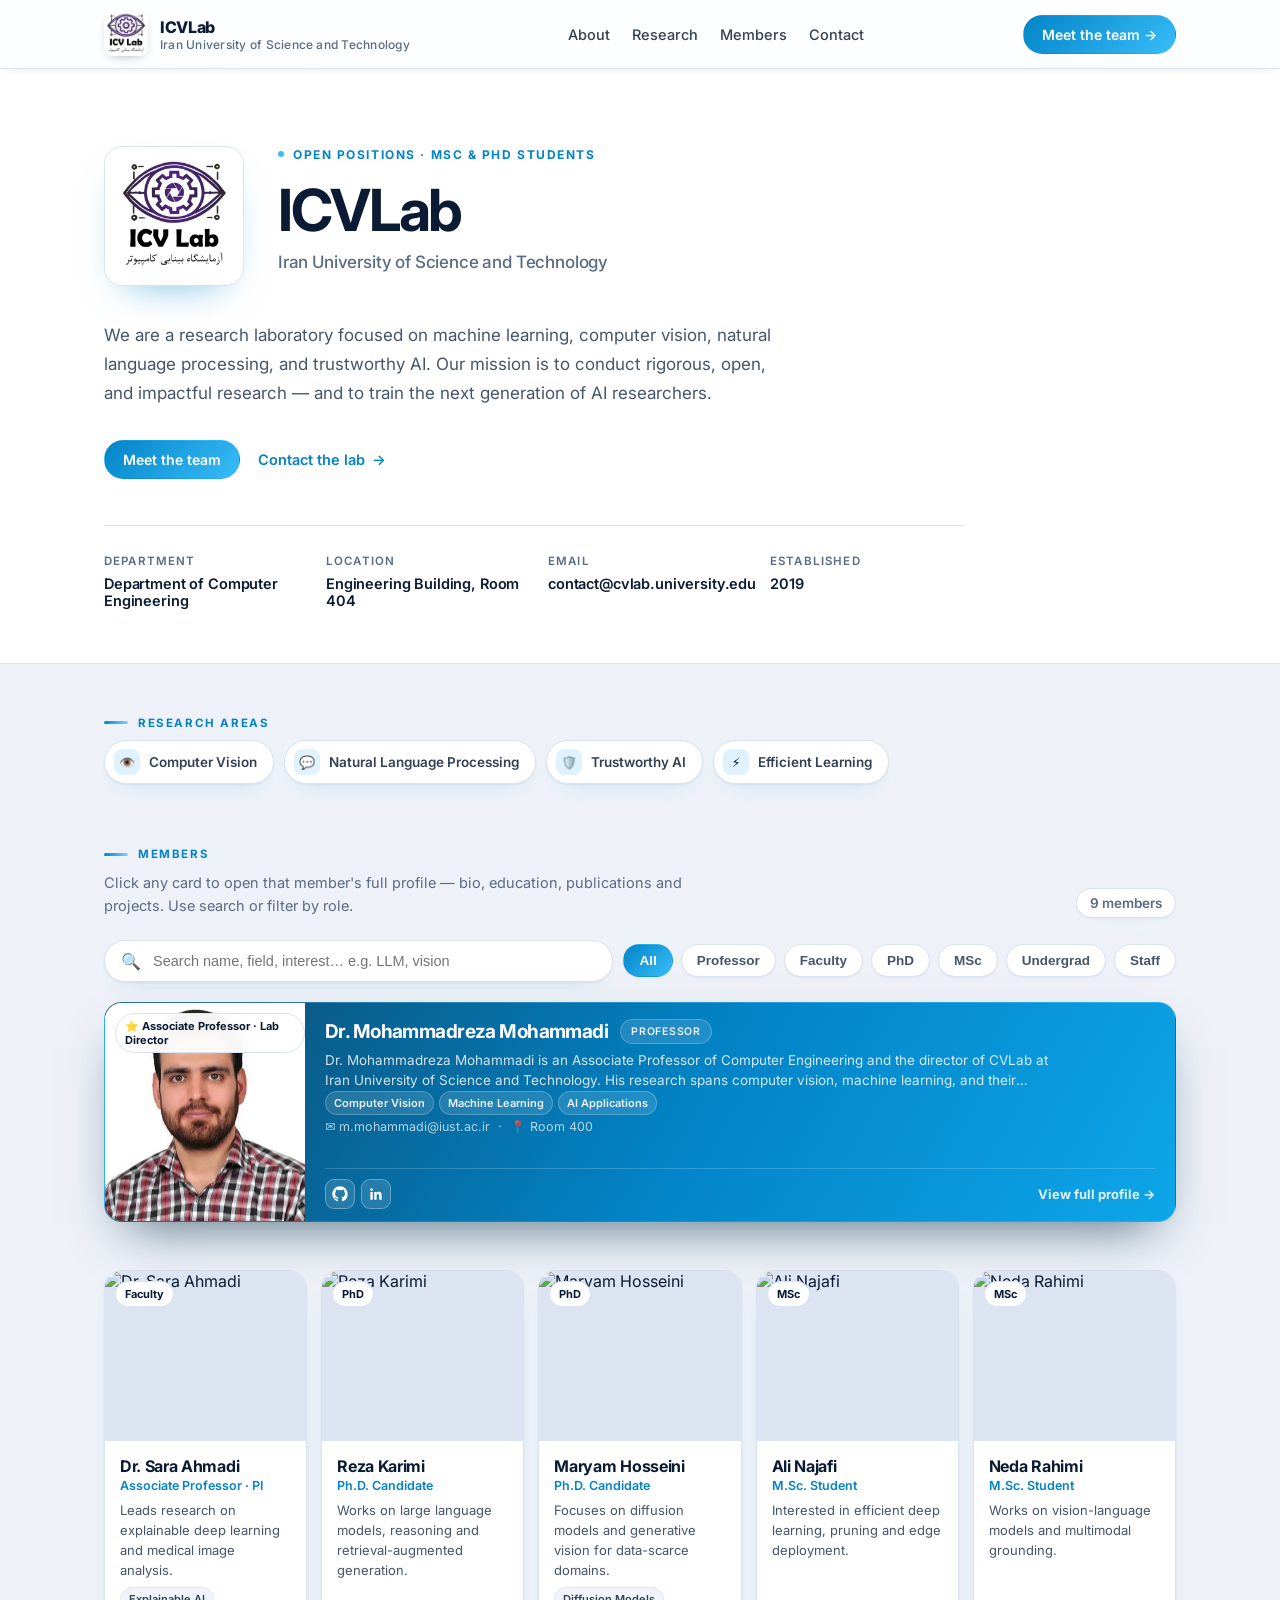
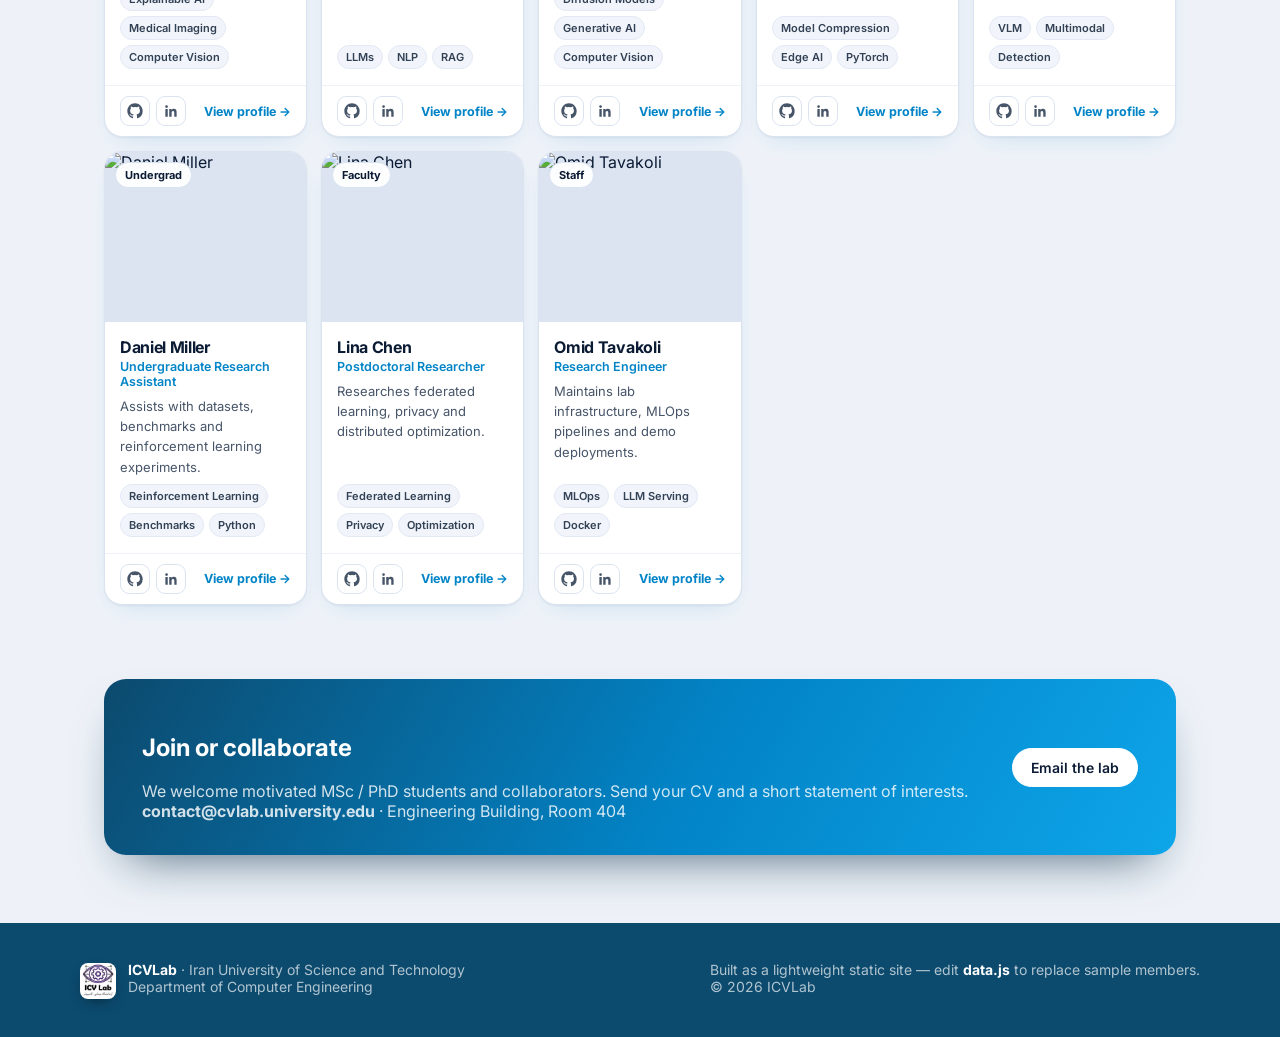
==== index.html @ 1db1cc64 "Add files via upload" ====
<!DOCTYPE html>
<html lang="en">
<head>
<meta charset="UTF-8" />
<meta name="viewport" content="width=device-width, initial-scale=1.0" />
<title>ICVLab — Iran University of Science and Technology</title>
<meta name="description" content="ICVLab at Iran University of Science and Technology: research in vision, language, and trustworthy AI. Meet our members." />
<link rel="icon" href="cvlab_iust_logo.jpeg" />
<link rel="preconnect" href="https://fonts.googleapis.com">
<link href="https://fonts.googleapis.com/css2?family=Inter:wght@400;500;600;700;800&display=swap" rel="stylesheet">
<link rel="stylesheet" href="styles.css" />
</head>
<body>

<nav class="nav">
  <div class="container nav-inner">
    <a class="brand" href="index.html">
      <img class="brand-logo" src="cvlab_iust_logo.jpeg" alt="ICVLab logo" height="44" />
      <span>ICVLab<small>Iran University of Science and Technology</small></span>
    </a>
    <div class="nav-links">
      <a href="#about">About</a>
      <a href="#research">Research</a>
      <a href="#members">Members</a>
      <a href="#contact">Contact</a>
    </div>
    <a class="btn btn-primary" href="#members">Meet the team →</a>
  </div>
</nav>

<header class="hero" id="about">
  <div class="container">
    <div class="hero-inner">
      <div class="hero-top">
        <img class="hero-logo" src="cvlab_iust_logo.jpeg" alt="ICVLab logo" height="140" />
        <div>
          <span class="eyebrow"><span class="dot"></span><span id="lab-eyebrow"></span></span>
          <h1>ICVLab<span class="uni">Iran University of Science and Technology</span></h1>
        </div>
      </div>
      <p class="lead" id="hero-subtitle"></p>
      <div class="hero-actions">
        <a class="btn btn-primary" href="#members">Meet the team</a>
        <a class="btn-link" href="#contact">Contact the lab <span aria-hidden="true">→</span></a>
      </div>
      <dl class="hero-meta">
        <div><dt>Department</dt><dd id="fact-dept"></dd></div>
        <div><dt>Location</dt><dd id="fact-loc"></dd></div>
        <div><dt>Email</dt><dd id="fact-email"></dd></div>
        <div><dt>Established</dt><dd id="fact-year"></dd></div>
      </dl>
    </div>
  </div>
</header>

<main class="container">
  <section class="section" id="research">
    <span class="label">Research areas</span>
    <div class="areas" id="areas"></div>
  </section>

  <section class="section" id="members">
    <div class="section-head">
      <div>
        <span class="label">Members</span>
        <p class="section-sub">Click any card to open that member's full profile — bio, education, publications and projects. Use search or filter by role.</p>
      </div>
      <div class="count" id="count"></div>
    </div>
    <div class="toolbar">
      <label class="search">🔍 <input id="q" type="search" placeholder="Search name, field, interest… e.g. LLM, vision" /></label>
      <div id="filters" style="display:flex;gap:8px;flex-wrap:wrap"></div>
    </div>
    <div class="grid" id="grid"></div>
  </section>

  <section class="section" id="contact">
    <div class="panel-cta" style="display:flex;gap:24px;align-items:center;justify-content:space-between;flex-wrap:wrap">
      <div>
        <h2>Join or collaborate</h2>
        <p style="margin:0">We welcome motivated MSc / PhD students and collaborators. Send your CV and a short statement of interests.<br><strong id="contact-email"></strong> · <span id="contact-location"></span></p>
      </div>
      <a class="btn btn-light" id="contact-btn" href="mailto:contact@cvlab.university.edu">Email the lab</a>
    </div>
  </section>
</main>

<footer>
  <div class="container foot">
    <div class="foot-brand"><img class="foot-logo" src="cvlab_iust_logo.jpeg" alt="" height="36" /><span><strong>ICVLab</strong> · Iran University of Science and Technology<br><span id="foot-uni"></span></span></div>
    <div>Built as a lightweight static site — edit <strong>data.js</strong> to replace sample members.<br>© 2026 ICVLab</div>
  </div>
</footer>

<script src="data.js"></script>
<script>
const grid = document.getElementById('grid');
const q = document.getElementById('q');
const filtersEl = document.getElementById('filters');
const cats = ['All','Professor','Faculty','PhD','MSc','Undergrad','Staff'];
let active = 'All';

document.getElementById('hero-subtitle').textContent = LAB_INFO.heroSubtitle;
document.getElementById('lab-eyebrow').textContent = 'Open positions · MSc & PhD students';
document.getElementById('fact-dept').textContent = LAB_INFO.department;
document.getElementById('fact-loc').textContent = LAB_INFO.location;
document.getElementById('fact-email').textContent = LAB_INFO.email;
const founded = LAB_INFO.founded;
document.getElementById('fact-year').textContent = founded || '';
document.getElementById('contact-email').textContent = LAB_INFO.email;
document.getElementById('contact-location').textContent = LAB_INFO.location;
document.getElementById('contact-btn').href = 'mailto:' + LAB_INFO.email;
document.getElementById('foot-uni').textContent = LAB_INFO.department;
const icons = ['👁️','💬','🛡️','⚡'];
document.getElementById('areas').innerHTML = LAB_INFO.researchAreas.map((a,i) =>
  `<div class="area"><div class="area-icon">${icons[i%icons.length]}</div><h3>${a.title}</h3></div>`).join('');

function iconBtn(href, label, svg){
  return `<a class="icon-btn" href="${href}" target="_blank" rel="noopener" title="${label}" onclick="event.stopPropagation()">${svg}</a>`;
}
const gh = `<svg width="16" height="16" viewBox="0 0 24 24" fill="currentColor"><path d="M12 .5C5.65.5.5 5.65.5 12c0 5.08 3.29 9.39 7.86 10.91.58.11.79-.25.79-.55v-2.15c-3.2.7-3.87-1.36-3.87-1.36-.52-1.33-1.28-1.68-1.28-1.68-1.04-.71.08-.7.08-.7 1.15.08 1.76 1.19 1.76 1.19 1.03 1.76 2.7 1.25 3.36.96.1-.75.4-1.25.72-1.54-2.55-.29-5.23-1.28-5.23-5.68 0-1.26.45-2.28 1.19-3.09-.12-.29-.52-1.46.11-3.05 0 0 .97-.31 3.18 1.18a11 11 0 0 1 5.8 0c2.2-1.49 3.17-1.18 3.17-1.18.63 1.59.23 2.76.11 3.05.74.81 1.19 1.83 1.19 3.09 0 4.41-2.69 5.38-5.25 5.67.41.35.77 1.05.77 2.12v3.15c0 .3.21.66.8.55A11.51 11.51 0 0 0 23.5 12C23.5 5.65 18.35.5 12 .5z"/></svg>`;
const li = `<svg width="16" height="16" viewBox="0 0 24 24" fill="currentColor"><path d="M20.45 20.45h-3.55v-5.57c0-1.33-.03-3.04-1.85-3.04-1.86 0-2.14 1.45-2.14 2.94v5.67H9.35V9h3.41v1.56h.05c.47-.9 1.63-1.85 3.36-1.85 3.6 0 4.27 2.37 4.27 5.46v6.28zM5.34 7.43a2.06 2.06 0 1 1 0-4.12 2.06 2.06 0 0 1 0 4.12zM7.12 20.45H3.56V9h3.56v11.45z"/></svg>`;

function render(){
  filtersEl.innerHTML = cats.map(c => `<button class="chip ${c===active?'active':''}" data-c="${c}">${c}</button>`).join('');
  filtersEl.querySelectorAll('.chip').forEach(b => b.onclick = () => { active = b.dataset.c; render(); });

  const term = q.value.trim().toLowerCase();
  const matches = m => {
    const okCat = active==='All' || m.category===active;
    const hay = (m.name+' '+m.role+' '+m.tags.join(' ')+' '+(m.interests||[]).join(' ')).toLowerCase();
    return okCat && (!term || hay.includes(term));
  };
  const list = MEMBERS.filter(matches);
  const wide = list.filter(m => m.featured);
  const rest = list.filter(m => !m.featured);
  document.getElementById('count').textContent = list.length + ' member' + (list.length!==1?'s':'');
  grid.innerHTML = list.length ? wide.map(m => `
    <article class="card card-wide" onclick="location.href='member.html?id=${m.id}'">
      <div class="card-top wide-img"><img src="${m.image}" alt="${m.name}" /><span class="badge">⭐ ${m.role}</span></div>
      <div class="wide-body">
        <div>
          <div class="wide-head"><h3>${m.name}</h3><span class="tag tag-cat">${m.category}</span></div>
          <p class="desc wide-desc">${m.bio}</p>
          <div class="tags">${m.tags.map(t=>`<span class="tag">${t}</span>`).join('')}</div>
          <div class="wide-meta">✉️ ${m.email} &nbsp;·&nbsp; 📍 ${m.location}</div>
        </div>
        <div class="card-foot">
          <div class="socials">${iconBtn(m.github,'GitHub',gh)}${iconBtn(m.linkedin,'LinkedIn',li)}</div>
          <span class="view">View full profile →</span>
        </div>
      </div>
    </article>`).join('') + rest.map(m => `
    <article class="card" onclick="location.href='member.html?id=${m.id}'">
      <div class="card-top"><img src="${m.image}" alt="${m.name}" loading="lazy" /><span class="badge">${m.category}</span></div>
      <div class="card-body">
        <h3>${m.name}</h3><div class="role">${m.role}</div>
        <p class="desc">${m.shortBio}</p>
        <div class="tags">${m.tags.map(t=>`<span class="tag">${t}</span>`).join('')}</div>
      </div>
      <div class="card-foot">
        <div class="socials">${iconBtn(m.github,'GitHub',gh)}${iconBtn(m.linkedin,'LinkedIn',li)}</div>
        <span class="view">View profile →</span>
      </div>
    </article>`).join('')
    : `<div class="empty">No members match. Try clearing the search.</div>`;
}
q.addEventListener('input', render);
render();
</script>
</body>
</html>
---- styles.css ----
:root{
  --bg:#eef2f8;
  --card:#ffffff;
  --ink:#0b1b34;
  --muted:#5a6b85;
  --line:#dae3f0;
  --accent:#0284c7;
  --accent-2:#38bdf8;
  --accent-soft:#e0f2fe;
  --navy:#0c4a6e;
  --radius:18px;
  --shadow:0 1px 2px rgba(11,27,52,.05),0 10px 26px -14px rgba(2,132,199,.22);
  --shadow-hover:0 2px 6px rgba(11,27,52,.07),0 22px 40px -16px rgba(2,132,199,.35);
}
*{box-sizing:border-box}
html{scroll-behavior:smooth}
body{margin:0;min-height:100vh;display:flex;flex-direction:column;font-family:'Inter',system-ui,-apple-system,'Segoe UI',Roboto,sans-serif;background:var(--bg);color:var(--ink);-webkit-font-smoothing:antialiased}
main{flex:1}
a{color:inherit;text-decoration:none}
.container{max-width:1120px;margin:0 auto;padding:0 24px}

/* Nav */
.nav{position:sticky;top:0;z-index:50;background:rgba(255,255,255,.88);backdrop-filter:blur(14px);border-bottom:1px solid var(--line);box-shadow:0 1px 12px -6px rgba(11,27,52,.25)}
.nav-inner{display:flex;align-items:center;justify-content:space-between;height:68px}
.brand{display:flex;align-items:center;gap:12px;font-weight:800;letter-spacing:-.02em}
.brand-logo{height:44px;width:auto;border-radius:8px;display:block;flex:none;background:#fff;box-shadow:0 4px 12px -6px rgba(11,27,52,.45)}
.brand small{display:block;font-weight:500;color:var(--muted);font-size:12px;letter-spacing:.02em}
.nav-links{display:flex;gap:22px;font-size:14.5px;color:#334155;font-weight:500}
.nav-links a:hover{color:var(--accent)}
.btn{display:inline-flex;align-items:center;gap:8px;border-radius:999px;padding:10px 18px;font-weight:600;font-size:14px;border:1px solid var(--line);background:#fff;color:var(--ink);transition:.2s;cursor:pointer}
.btn:hover{transform:translateY(-1px);box-shadow:var(--shadow)}
.btn-primary{background:linear-gradient(135deg,var(--accent),var(--accent-2));color:#fff;border-color:transparent}
.btn-primary:hover{box-shadow:0 10px 22px -12px rgba(2,132,199,.8)}
.btn-light{background:#fff;color:var(--ink);border-color:#fff}
.btn-ghost{background:transparent}

/* Hero */
.hero{background:#fff;border-bottom:1px solid var(--line)}
.hero-inner{max-width:860px;padding:72px 0 54px}
.hero-top{display:flex;align-items:center;gap:34px;margin-bottom:30px}
.hero-logo{height:140px;width:auto;border-radius:18px;display:block;flex:none;border:1px solid var(--line);background:#fff;padding:9px;box-shadow:0 18px 40px -22px rgba(2,132,199,.6)}
.eyebrow{display:inline-flex;align-items:center;gap:9px;font-size:12px;font-weight:700;letter-spacing:.13em;text-transform:uppercase;color:var(--accent)}
.dot{width:6px;height:6px;border-radius:50%;background:var(--accent-2)}
h1{font-size:clamp(38px,5.4vw,58px);line-height:1.04;letter-spacing:-.04em;margin:18px 0 20px;font-weight:700}
h1 .uni{display:block;font-size:17px;font-weight:500;color:var(--muted);letter-spacing:-.01em;margin-top:14px}
.lead{font-size:17px;line-height:1.7;color:#475569;max-width:62ch;margin:0 0 32px}
.hero-actions{display:flex;gap:18px;align-items:center;flex-wrap:wrap}
.btn-link{display:inline-flex;align-items:center;gap:7px;font-size:14.5px;font-weight:600;color:var(--accent);transition:.18s}
.btn-link:hover{color:var(--ink);gap:10px}
.hero-meta{display:grid;grid-template-columns:repeat(auto-fit,minmax(165px,1fr));gap:22px 28px;margin:46px 0 0;padding-top:28px;border-top:1px solid var(--line)}
.hero-meta dt{font-size:11.5px;text-transform:uppercase;letter-spacing:.1em;color:var(--muted);font-weight:600}
.hero-meta dd{margin:7px 0 0;font-size:14.5px;font-weight:600;letter-spacing:-.01em}

/* Sections */
.section{padding:56px 0 8px}
.label{display:inline-flex;align-items:center;gap:10px;font-size:11.5px;font-weight:700;letter-spacing:.14em;text-transform:uppercase;color:var(--accent);margin:0 0 10px}
.label::before{content:"";width:24px;height:3px;border-radius:2px;background:linear-gradient(90deg,var(--accent),#7dd3fc)}
.section-head{display:flex;align-items:end;justify-content:space-between;gap:20px;margin-bottom:22px;flex-wrap:wrap}
.section-sub{margin:0;color:var(--muted);font-size:14.5px;max-width:66ch;line-height:1.6}
.count{color:var(--muted);font-size:13.5px;background:#fff;border:1px solid var(--line);border-radius:999px;padding:6px 13px;font-weight:600;box-shadow:var(--shadow)}
.areas{display:flex;flex-wrap:wrap;gap:10px}
#research{padding-top:44px;padding-bottom:0}
.area{display:inline-flex;align-items:center;gap:9px;width:auto;background:var(--card);border:1px solid var(--line);border-radius:999px;padding:8px 16px 8px 9px;box-shadow:var(--shadow);transition:.2s}
.area:hover{transform:translateY(-2px);box-shadow:var(--shadow-hover);border-color:#bae6fd}
.area-icon{width:26px;height:26px;border-radius:8px;display:grid;place-items:center;background:var(--accent-soft);font-size:13px;flex:none}
.area h3{margin:0;font-size:13.5px;font-weight:600;color:#334155}

/* Filter + grid */
.toolbar{display:flex;gap:10px;flex-wrap:wrap;align-items:center;margin:14px 0 20px}
.search{flex:1;min-width:220px;display:flex;align-items:center;gap:10px;background:#fff;border:1px solid var(--line);border-radius:999px;padding:10px 16px;box-shadow:var(--shadow)}
.search input{border:0;outline:0;width:100%;font-size:14.5px;background:transparent}
.chip{border:1px solid var(--line);background:#fff;border-radius:999px;padding:8px 15px;font-size:13.5px;font-weight:600;color:#475569;cursor:pointer;transition:.15s;box-shadow:0 1px 2px rgba(11,27,52,.05)}
.chip:hover{border-color:#bae6fd;color:var(--accent)}
.chip.active{background:linear-gradient(135deg,var(--accent),var(--accent-2));color:#fff;border-color:transparent}
.grid{display:grid;grid-template-columns:repeat(5,1fr);gap:14px;padding-bottom:10px}
.card{background:var(--card);border:1px solid var(--line);border-radius:18px;overflow:hidden;box-shadow:var(--shadow);transition:.22s;cursor:pointer;display:flex;flex-direction:column}
.card:hover{transform:translateY(-4px);box-shadow:var(--shadow-hover);border-color:#bae6fd}
.card-top{position:relative;height:170px;overflow:hidden;background:#dbe4f0}
.card-top img{width:100%;height:100%;object-fit:cover;object-position:top;transition:.4s;display:block}
.card:hover .card-top img{transform:scale(1.04)}
.badge{position:absolute;top:10px;left:10px;background:rgba(255,255,255,.94);backdrop-filter:blur(8px);border:1px solid var(--line);font-size:11px;font-weight:700;padding:5px 9px;border-radius:999px;color:var(--ink)}
.card-body{padding:15px 15px 12px;display:flex;flex-direction:column;gap:7px;flex:1}
.card-body h3{margin:0;font-size:16px;letter-spacing:-.02em}
.role{font-size:12.5px;color:var(--accent);font-weight:600;margin-top:-5px}
.desc{font-size:13px;color:#475569;line-height:1.55;margin:0;flex:1}
.tags{display:flex;flex-wrap:wrap;gap:5px}
.tag{font-size:11px;font-weight:600;background:#f1f5fb;border:1px solid #e2e8f4;color:#334155;padding:4px 8px;border-radius:999px}
.card-foot{display:flex;align-items:center;justify-content:space-between;border-top:1px solid #eef2f7;padding:10px 15px;margin-top:4px}
.socials{display:flex;gap:6px}
.icon-btn{width:30px;height:30px;border-radius:9px;border:1px solid var(--line);display:grid;place-items:center;background:#fff;transition:.15s;color:#475569}
.icon-btn:hover{background:var(--accent);color:#fff;border-color:var(--accent)}
.view{font-size:12.5px;font-weight:700;color:var(--accent)}
.empty{background:#fff;border:1px dashed #c9d6e8;border-radius:16px;padding:36px;text-align:center;color:var(--muted);grid-column:1/-1;box-shadow:var(--shadow)}

/* Featured (lab director) wide card */
.card-wide{grid-column:1/-1;flex-direction:row;height:220px;background:linear-gradient(120deg,#0c4a6e 0%,#0284c7 55%,#0ea5e9 100%);color:#fff;border:1px solid rgba(255,255,255,.14);box-shadow:0 24px 50px -22px rgba(8,47,73,.7);margin-bottom:34px;position:relative}
.card-wide::after{content:"";position:absolute;left:0;right:0;bottom:-22px;height:2px;border-radius:2px;background:linear-gradient(90deg,transparent,rgba(56,189,248,.75) 18%,rgba(56,189,248,.75) 82%,transparent)}
.card-wide .card-top{width:200px;height:100%;flex:none}
.card-wide .card-top img{width:100%;height:100%;object-fit:cover;object-position:top}
.card-wide .badge{font-size:11px;background:rgba(255,255,255,.95);color:var(--ink);top:10px;left:10px}
.wide-body{display:flex;flex-direction:column;justify-content:space-between;gap:10px;padding:16px 20px 4px;flex:1;min-width:0}
.wide-head{display:flex;align-items:center;gap:12px;flex-wrap:wrap}
.wide-head h3{margin:0;font-size:19px;letter-spacing:-.03em}
.tag-cat{background:rgba(255,255,255,.16);color:#fff;border-color:rgba(255,255,255,.35);text-transform:uppercase;letter-spacing:.07em;font-size:10.5px;padding:5px 10px}
.wide-desc{display:-webkit-box;-webkit-line-clamp:2;-webkit-box-orient:vertical;overflow:hidden;font-size:13.5px;max-width:82ch;flex:none;margin:6px 0 0;color:rgba(255,255,255,.82)}
.wide-meta{font-size:12.5px;color:rgba(255,255,255,.7);margin-top:4px}
.card-wide .card-foot{border-top:1px solid rgba(255,255,255,.18);padding:10px 0 8px;margin-top:0}
.card-wide .view{font-size:13px;color:#e0f2fe}
.card-wide .tag{background:rgba(255,255,255,.12);border-color:rgba(255,255,255,.22);color:#eaf2ff}
.card-wide .icon-btn{background:rgba(255,255,255,.12);border-color:rgba(255,255,255,.3);color:#fff}
.card-wide .icon-btn:hover{background:#fff;color:var(--accent);border-color:#fff}

/* Contact CTA */
.panel-cta{background:linear-gradient(120deg,#0c4a6e 0%,#0284c7 55%,#0ea5e9 100%);color:#fff;border:none;border-radius:22px;padding:34px 38px;box-shadow:0 24px 50px -24px rgba(8,47,73,.75);margin-bottom:8px}
.panel-cta h2{color:#fff}
.panel-cta h2::before{background:linear-gradient(90deg,#93c5fd,#fff)}
.panel-cta p{color:rgba(255,255,255,.82)}
#contact{padding-bottom:60px}

/* Footer */
footer{background:var(--navy);color:rgba(255,255,255,.68)}
.foot{display:flex;justify-content:space-between;gap:24px;padding:38px 0;flex-wrap:wrap;font-size:14px}
.foot strong{color:#fff}
.foot-brand{display:flex;gap:12px;align-items:flex-start}
.foot-logo{height:36px;width:auto;border-radius:8px;flex:none;margin-top:2px;background:#fff;box-shadow:0 6px 16px -8px rgba(0,0,0,.8)}

/* Member page */
.back{display:inline-flex;align-items:center;gap:8px;margin:26px 0 18px;font-size:14px;font-weight:600;color:#475569}
.back:hover{color:var(--accent)}
.profile{display:grid;grid-template-columns:340px 1fr;gap:22px;align-items:start;padding-bottom:20px}
.p-card{background:#fff;border:1px solid var(--line);border-radius:22px;overflow:hidden;box-shadow:var(--shadow);position:sticky;top:90px}
.p-card img{width:100%;height:340px;object-fit:cover;object-position:top;display:block}
.p-body{padding:22px}
.p-body h1{font-size:26px;margin:0 0 4px;letter-spacing:-.03em}
.p-role{color:var(--accent);font-weight:600;font-size:14px;margin-bottom:10px}
.p-meta{font-size:13.5px;color:var(--muted);line-height:1.7;margin:12px 0}
.p-actions{display:flex;gap:10px;margin-top:14px;flex-wrap:wrap}
.p-main{display:flex;flex-direction:column;gap:16px}
.panel{background:#fff;border:1px solid var(--line);border-radius:20px;padding:26px;box-shadow:var(--shadow)}
.panel h2{font-size:17px;margin:0 0 12px;letter-spacing:-.02em;display:flex;align-items:center;gap:10px}
.panel h2::before{content:"";width:22px;height:4px;border-radius:99px;background:linear-gradient(90deg,var(--accent),#7dd3fc);display:inline-block}
.panel p,.panel li{font-size:14.8px;line-height:1.7;color:#334155}
.panel ul{margin:0;padding-left:20px}
.pub{padding:12px 14px;border:1px solid #e6ecf6;background:#f7f9fd;border-radius:12px;margin-bottom:10px;font-size:14px}
.prev-next{display:flex;justify-content:space-between;gap:12px;margin:6px 0 40px;flex-wrap:wrap}

@media(max-width:1100px){.grid{grid-template-columns:repeat(4,1fr)}}
@media(max-width:960px){
  .profile{grid-template-columns:1fr}
  .grid{grid-template-columns:repeat(3,1fr)}
  .p-card{position:static}
  .nav-links{display:none}
}
@media(max-width:760px){
  .grid{grid-template-columns:repeat(2,1fr)}
  .card-wide{flex-direction:column}
  .card-wide .card-top{width:100%;height:170px}
  .card-wide .card-top img{min-height:0;height:100%}
  .wide-body{padding:20px 20px 8px}
  .panel-cta{padding:28px 24px}
}
@media(max-width:560px){
  .grid{grid-template-columns:1fr}
  .hero-inner{padding:48px 0 40px}
  .hero-top{flex-direction:column;align-items:flex-start;gap:22px}
  .hero-logo{height:104px}
  .section{padding-top:44px}
}
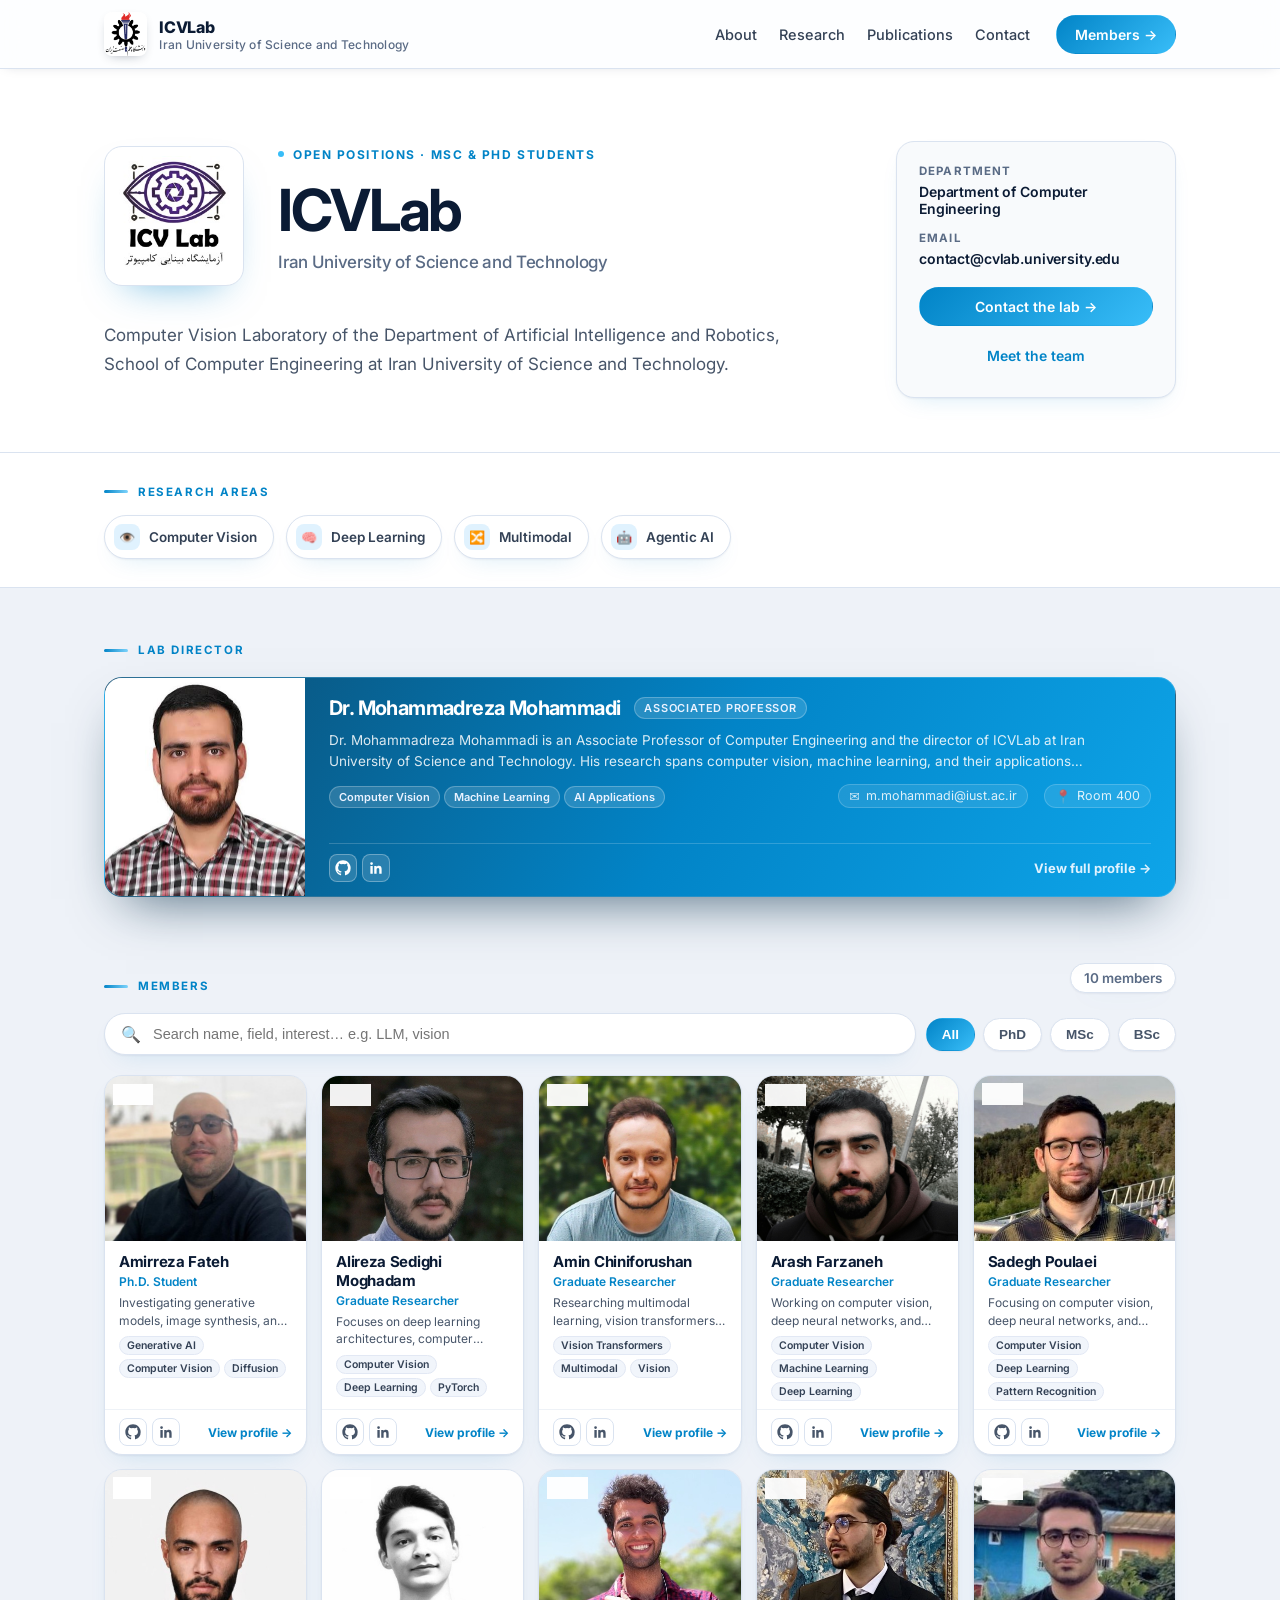
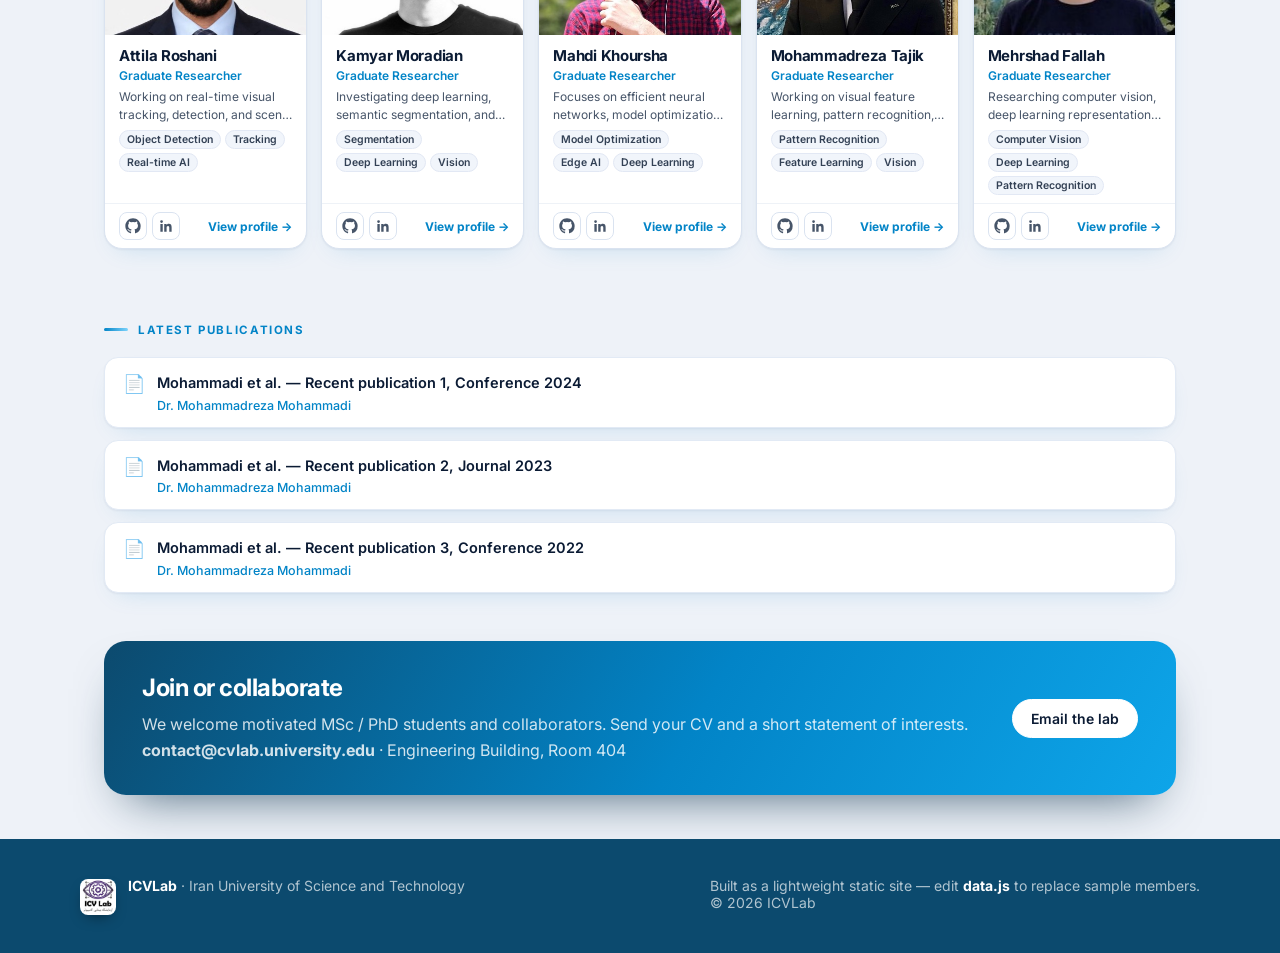
==== commit 6b72d6cb: "Add files via upload" ====
--- a/index.html
+++ b/index.html
@@ -1,172 +1,254 @@
 <!DOCTYPE html>
 <html lang="en">
+
 <head>
-<meta charset="UTF-8" />
-<meta name="viewport" content="width=device-width, initial-scale=1.0" />
-<title>ICVLab — Iran University of Science and Technology</title>
-<meta name="description" content="ICVLab at Iran University of Science and Technology: research in vision, language, and trustworthy AI. Meet our members." />
-<link rel="icon" href="cvlab_iust_logo.jpeg" />
-<link rel="preconnect" href="https://fonts.googleapis.com">
-<link href="https://fonts.googleapis.com/css2?family=Inter:wght@400;500;600;700;800&display=swap" rel="stylesheet">
-<link rel="stylesheet" href="styles.css" />
+  <meta charset="UTF-8" />
+  <meta name="viewport" content="width=device-width, initial-scale=1.0" />
+  <title>ICVLab — Iran University of Science and Technology</title>
+  <meta name="description"
+    content="ICVLab at Iran University of Science and Technology: research in vision, language, and trustworthy AI. Meet our members." />
+  <link rel="icon" href="cvlab_iust_logo.jpeg" />
+  <link rel="preconnect" href="https://fonts.googleapis.com">
+  <link href="https://fonts.googleapis.com/css2?family=Inter:wght@400;500;600;700;800&display=swap" rel="stylesheet">
+  <link rel="stylesheet" href="styles.css" />
 </head>
+
 <body>
 
-<nav class="nav">
-  <div class="container nav-inner">
-    <a class="brand" href="index.html">
-      <img class="brand-logo" src="cvlab_iust_logo.jpeg" alt="ICVLab logo" height="44" />
-      <span>ICVLab<small>Iran University of Science and Technology</small></span>
-    </a>
-    <div class="nav-links">
-      <a href="#about">About</a>
-      <a href="#research">Research</a>
-      <a href="#members">Members</a>
-      <a href="#contact">Contact</a>
-    </div>
-    <a class="btn btn-primary" href="#members">Meet the team →</a>
-  </div>
-</nav>
-
-<header class="hero" id="about">
-  <div class="container">
-    <div class="hero-inner">
-      <div class="hero-top">
-        <img class="hero-logo" src="cvlab_iust_logo.jpeg" alt="ICVLab logo" height="140" />
-        <div>
-          <span class="eyebrow"><span class="dot"></span><span id="lab-eyebrow"></span></span>
-          <h1>ICVLab<span class="uni">Iran University of Science and Technology</span></h1>
-        </div>
-      </div>
-      <p class="lead" id="hero-subtitle"></p>
-      <div class="hero-actions">
-        <a class="btn btn-primary" href="#members">Meet the team</a>
-        <a class="btn-link" href="#contact">Contact the lab <span aria-hidden="true">→</span></a>
-      </div>
-      <dl class="hero-meta">
-        <div><dt>Department</dt><dd id="fact-dept"></dd></div>
-        <div><dt>Location</dt><dd id="fact-loc"></dd></div>
-        <div><dt>Email</dt><dd id="fact-email"></dd></div>
-        <div><dt>Established</dt><dd id="fact-year"></dd></div>
-      </dl>
-    </div>
-  </div>
-</header>
-
-<main class="container">
-  <section class="section" id="research">
-    <span class="label">Research areas</span>
-    <div class="areas" id="areas"></div>
+  <nav class="nav">
+    <div class="container nav-inner">
+      <a class="brand" href="index.html">
+        <img class="brand-logo" src="IUST_logo.png" alt="IUST logo" height="44" />
+        <span>ICVLab<small>Iran University of Science and Technology</small></span>
+      </a>
+      <div class="nav-right">
+        <div class="nav-links">
+          <a href="#about">About</a>
+          <a href="#research">Research</a>
+          <a href="#publications">Publications</a>
+          <a href="#contact">Contact</a>
+        </div>
+        <a class="btn btn-primary" href="#members">Members →</a>
+      </div>
+    </div>
+  </nav>
+
+  <header class="hero" id="about">
+    <div class="container">
+      <div class="hero-inner">
+        <div class="hero-main">
+          <div class="hero-top">
+            <img class="hero-logo" src="cvlab_iust_logo.jpeg" alt="ICVLab logo" height="140" />
+            <div>
+              <span class="eyebrow"><span class="dot"></span><span id="lab-eyebrow"></span></span>
+              <h1>ICVLab<span class="uni">Iran University of Science and Technology</span></h1>
+            </div>
+          </div>
+          <p class="lead" id="hero-subtitle"></p>
+        </div>
+        <div class="hero-meta">
+          <dl class="hero-meta-list">
+            <div>
+              <dt>Department</dt>
+              <dd id="fact-dept"></dd>
+            </div>
+            <div>
+              <dt>Email</dt>
+              <dd id="fact-email"></dd>
+            </div>
+          </dl>
+          <div class="hero-actions">
+            <a class="btn btn-primary" href="#contact">Contact the lab →</a>
+            <a class="btn btn-ghost btn-link" href="#members">Meet the team</a>
+          </div>
+        </div>
+      </div>
+    </div>
+  </header>
+
+  <section class="section section-research" id="research">
+    <div class="container">
+      <div class="section-head">
+        <div>
+          <span class="label">Research areas</span>
+        </div>
+      </div>
+      <div class="areas" id="areas"></div>
+    </div>
   </section>
 
-  <section class="section" id="members">
-    <div class="section-head">
-      <div>
-        <span class="label">Members</span>
-        <p class="section-sub">Click any card to open that member's full profile — bio, education, publications and projects. Use search or filter by role.</p>
-      </div>
-      <div class="count" id="count"></div>
-    </div>
-    <div class="toolbar">
-      <label class="search">🔍 <input id="q" type="search" placeholder="Search name, field, interest… e.g. LLM, vision" /></label>
-      <div id="filters" style="display:flex;gap:8px;flex-wrap:wrap"></div>
-    </div>
-    <div class="grid" id="grid"></div>
-  </section>
-
-  <section class="section" id="contact">
-    <div class="panel-cta" style="display:flex;gap:24px;align-items:center;justify-content:space-between;flex-wrap:wrap">
-      <div>
-        <h2>Join or collaborate</h2>
-        <p style="margin:0">We welcome motivated MSc / PhD students and collaborators. Send your CV and a short statement of interests.<br><strong id="contact-email"></strong> · <span id="contact-location"></span></p>
-      </div>
-      <a class="btn btn-light" id="contact-btn" href="mailto:contact@cvlab.university.edu">Email the lab</a>
-    </div>
-  </section>
-</main>
-
-<footer>
-  <div class="container foot">
-    <div class="foot-brand"><img class="foot-logo" src="cvlab_iust_logo.jpeg" alt="" height="36" /><span><strong>ICVLab</strong> · Iran University of Science and Technology<br><span id="foot-uni"></span></span></div>
-    <div>Built as a lightweight static site — edit <strong>data.js</strong> to replace sample members.<br>© 2026 ICVLab</div>
-  </div>
-</footer>
-
-<script src="data.js"></script>
-<script>
-const grid = document.getElementById('grid');
-const q = document.getElementById('q');
-const filtersEl = document.getElementById('filters');
-const cats = ['All','Professor','Faculty','PhD','MSc','Undergrad','Staff'];
-let active = 'All';
-
-document.getElementById('hero-subtitle').textContent = LAB_INFO.heroSubtitle;
-document.getElementById('lab-eyebrow').textContent = 'Open positions · MSc & PhD students';
-document.getElementById('fact-dept').textContent = LAB_INFO.department;
-document.getElementById('fact-loc').textContent = LAB_INFO.location;
-document.getElementById('fact-email').textContent = LAB_INFO.email;
-const founded = LAB_INFO.founded;
-document.getElementById('fact-year').textContent = founded || '';
-document.getElementById('contact-email').textContent = LAB_INFO.email;
-document.getElementById('contact-location').textContent = LAB_INFO.location;
-document.getElementById('contact-btn').href = 'mailto:' + LAB_INFO.email;
-document.getElementById('foot-uni').textContent = LAB_INFO.department;
-const icons = ['👁️','💬','🛡️','⚡'];
-document.getElementById('areas').innerHTML = LAB_INFO.researchAreas.map((a,i) =>
-  `<div class="area"><div class="area-icon">${icons[i%icons.length]}</div><h3>${a.title}</h3></div>`).join('');
-
-function iconBtn(href, label, svg){
-  return `<a class="icon-btn" href="${href}" target="_blank" rel="noopener" title="${label}" onclick="event.stopPropagation()">${svg}</a>`;
-}
-const gh = `<svg width="16" height="16" viewBox="0 0 24 24" fill="currentColor"><path d="M12 .5C5.65.5.5 5.65.5 12c0 5.08 3.29 9.39 7.86 10.91.58.11.79-.25.79-.55v-2.15c-3.2.7-3.87-1.36-3.87-1.36-.52-1.33-1.28-1.68-1.28-1.68-1.04-.71.08-.7.08-.7 1.15.08 1.76 1.19 1.76 1.19 1.03 1.76 2.7 1.25 3.36.96.1-.75.4-1.25.72-1.54-2.55-.29-5.23-1.28-5.23-5.68 0-1.26.45-2.28 1.19-3.09-.12-.29-.52-1.46.11-3.05 0 0 .97-.31 3.18 1.18a11 11 0 0 1 5.8 0c2.2-1.49 3.17-1.18 3.17-1.18.63 1.59.23 2.76.11 3.05.74.81 1.19 1.83 1.19 3.09 0 4.41-2.69 5.38-5.25 5.67.41.35.77 1.05.77 2.12v3.15c0 .3.21.66.8.55A11.51 11.51 0 0 0 23.5 12C23.5 5.65 18.35.5 12 .5z"/></svg>`;
-const li = `<svg width="16" height="16" viewBox="0 0 24 24" fill="currentColor"><path d="M20.45 20.45h-3.55v-5.57c0-1.33-.03-3.04-1.85-3.04-1.86 0-2.14 1.45-2.14 2.94v5.67H9.35V9h3.41v1.56h.05c.47-.9 1.63-1.85 3.36-1.85 3.6 0 4.27 2.37 4.27 5.46v6.28zM5.34 7.43a2.06 2.06 0 1 1 0-4.12 2.06 2.06 0 0 1 0 4.12zM7.12 20.45H3.56V9h3.56v11.45z"/></svg>`;
-
-function render(){
-  filtersEl.innerHTML = cats.map(c => `<button class="chip ${c===active?'active':''}" data-c="${c}">${c}</button>`).join('');
-  filtersEl.querySelectorAll('.chip').forEach(b => b.onclick = () => { active = b.dataset.c; render(); });
-
-  const term = q.value.trim().toLowerCase();
-  const matches = m => {
-    const okCat = active==='All' || m.category===active;
-    const hay = (m.name+' '+m.role+' '+m.tags.join(' ')+' '+(m.interests||[]).join(' ')).toLowerCase();
-    return okCat && (!term || hay.includes(term));
-  };
-  const list = MEMBERS.filter(matches);
-  const wide = list.filter(m => m.featured);
-  const rest = list.filter(m => !m.featured);
-  document.getElementById('count').textContent = list.length + ' member' + (list.length!==1?'s':'');
-  grid.innerHTML = list.length ? wide.map(m => `
-    <article class="card card-wide" onclick="location.href='member.html?id=${m.id}'">
-      <div class="card-top wide-img"><img src="${m.image}" alt="${m.name}" /><span class="badge">⭐ ${m.role}</span></div>
+  <main class="container">
+    <section class="section section-professor" id="director">
+      <div class="section-head">
+        <div>
+          <span class="label">Lab Director</span>
+        </div>
+      </div>
+      <div id="director-card"></div>
+    </section>
+
+    <section class="section" id="members">
+      <div class="section-head">
+        <div>
+          <span class="label">Members</span>
+        </div>
+        <div class="count" id="count"></div>
+      </div>
+      <div class="toolbar">
+        <label class="search">🔍 <input id="q" type="search"
+            placeholder="Search name, field, interest… e.g. LLM, vision" /></label>
+        <div id="filters" style="display:flex;gap:8px;flex-wrap:wrap"></div>
+      </div>
+      <div class="grid" id="grid"></div>
+    </section>
+
+    <section class="section" id="publications">
+      <div class="section-head">
+        <div>
+          <span class="label">Latest Publications</span>
+        </div>
+      </div>
+      <div class="pub-list" id="pub-list"></div>
+    </section>
+
+    <section class="section" id="contact">
+      <div class="panel-cta"
+        style="display:flex;gap:24px;align-items:center;justify-content:space-between;flex-wrap:wrap">
+        <div>
+          <h2>Join or collaborate</h2>
+          <p style="margin:0">We welcome motivated MSc / PhD students and collaborators. Send your CV and a short
+            statement of interests.<br><strong id="contact-email"></strong> · <span id="contact-location"></span></p>
+        </div>
+        <a class="btn btn-light" id="contact-btn" href="mailto:contact@cvlab.university.edu">Email the lab</a>
+      </div>
+    </section>
+  </main>
+
+  <footer>
+    <div class="container foot">
+      <div class="foot-brand"><img class="foot-logo" src="cvlab_iust_logo.jpeg" alt=""
+          height="36" /><span><strong>ICVLab</strong> · Iran University of Science and Technology<br><span
+            id="foot-uni"></span></span></div>
+      <div>Built as a lightweight static site — edit <strong>data.js</strong> to replace sample members.<br>© 2026
+        ICVLab</div>
+    </div>
+  </footer>
+
+  <script src="data.js"></script>
+  <script>
+    const directorCardEl = document.getElementById('director-card');
+    const grid = document.getElementById('grid');
+    const q = document.getElementById('q');
+    const filtersEl = document.getElementById('filters');
+    const normalMembers = MEMBERS.filter(m => !m.featured);
+    const cats = ['All', ...Array.from(new Set(normalMembers.map(m => m.category)))];
+    let active = 'All';
+
+    document.getElementById('hero-subtitle').textContent = LAB_INFO.heroSubtitle;
+    document.getElementById('lab-eyebrow').textContent = 'Open positions · MSc & PhD students';
+    document.getElementById('fact-dept').textContent = LAB_INFO.department;
+    if (document.getElementById('fact-loc')) document.getElementById('fact-loc').textContent = LAB_INFO.location;
+    document.getElementById('fact-email').textContent = LAB_INFO.email;
+    const founded = LAB_INFO.founded;
+    if (document.getElementById('fact-year')) document.getElementById('fact-year').textContent = founded || '';
+    document.getElementById('contact-email').textContent = LAB_INFO.email;
+    document.getElementById('contact-location').textContent = LAB_INFO.location;
+    document.getElementById('contact-btn').href = 'mailto:' + LAB_INFO.email;
+    document.getElementById('areas').innerHTML = LAB_INFO.researchAreas.map((a) =>
+      `<div class="area"><div class="area-icon">${a.icon || '✨'}</div><h3>${a.title}</h3></div>`).join('');
+
+    function iconBtn(href, label, svg) {
+      return `<a class="icon-btn" href="${href}" target="_blank" rel="noopener" title="${label}" onclick="event.stopPropagation()">${svg}</a>`;
+    }
+    const gh = `<svg width="16" height="16" viewBox="0 0 24 24" fill="currentColor"><path d="M12 .5C5.65.5.5 5.65.5 12c0 5.08 3.29 9.39 7.86 10.91.58.11.79-.25.79-.55v-2.15c-3.2.7-3.87-1.36-3.87-1.36-.52-1.33-1.28-1.68-1.28-1.68-1.04-.71.08-.7.08-.7 1.15.08 1.76 1.19 1.76 1.19 1.03 1.76 2.7 1.25 3.36.96.1-.75.4-1.25.72-1.54-2.55-.29-5.23-1.28-5.23-5.68 0-1.26.45-2.28 1.19-3.09-.12-.29-.52-1.46.11-3.05 0 0 .97-.31 3.18 1.18a11 11 0 0 1 5.8 0c2.2-1.49 3.17-1.18 3.17-1.18.63 1.59.23 2.76.11 3.05.74.81 1.19 1.83 1.19 3.09 0 4.41-2.69 5.38-5.25 5.67.41.35.77 1.05.77 2.12v3.15c0 .3.21.66.8.55A11.51 11.51 0 0 0 23.5 12C23.5 5.65 18.35.5 12 .5z"/></svg>`;
+    const li = `<svg width="16" height="16" viewBox="0 0 24 24" fill="currentColor"><path d="M20.45 20.45h-3.55v-5.57c0-1.33-.03-3.04-1.85-3.04-1.86 0-2.14 1.45-2.14 2.94v5.67H9.35V9h3.41v1.56h.05c.47-.9 1.63-1.85 3.36-1.85 3.6 0 4.27 2.37 4.27 5.46v6.28zM5.34 7.43a2.06 2.06 0 1 1 0-4.12 2.06 2.06 0 0 1 0 4.12zM7.12 20.45H3.56V9h3.56v11.45z"/></svg>`;
+
+    // Render Featured / Lab Director card
+    const prof = MEMBERS.find(m => m.featured) || MEMBERS[0];
+    if (prof && directorCardEl) {
+      directorCardEl.innerHTML = `
+    <article class="card card-wide" onclick="location.href='member.html?id=${prof.id}'">
+      <div class="card-top wide-img"><img src="${prof.image}" alt="${prof.name}" /></div>
       <div class="wide-body">
-        <div>
-          <div class="wide-head"><h3>${m.name}</h3><span class="tag tag-cat">${m.category}</span></div>
-          <p class="desc wide-desc">${m.bio}</p>
-          <div class="tags">${m.tags.map(t=>`<span class="tag">${t}</span>`).join('')}</div>
-          <div class="wide-meta">✉️ ${m.email} &nbsp;·&nbsp; 📍 ${m.location}</div>
+        <div class="wide-content">
+          <div class="wide-head">
+            <h3>${prof.name}</h3>
+            <span class="tag tag-cat">Associated Professor</span>
+          </div>
+          <p class="desc wide-desc">${prof.bio}</p>
+          <div class="wide-details">
+            <div class="tags">${prof.tags.map(t => `<span class="tag">${t}</span>`).join('')}</div>
+            <div class="wide-meta">
+              <span class="meta-item"><span class="meta-icon">✉️</span>${prof.email}</span>
+              <span class="meta-item"><span class="meta-icon">📍</span>${prof.location}</span>
+            </div>
+          </div>
         </div>
         <div class="card-foot">
-          <div class="socials">${iconBtn(m.github,'GitHub',gh)}${iconBtn(m.linkedin,'LinkedIn',li)}</div>
+          <div class="socials">${iconBtn(prof.github, 'GitHub', gh)}${iconBtn(prof.linkedin, 'LinkedIn', li)}</div>
           <span class="view">View full profile →</span>
         </div>
       </div>
-    </article>`).join('') + rest.map(m => `
+    </article>`;
+    }
+
+    function render() {
+      filtersEl.innerHTML = cats.map(c => `<button class="chip ${c === active ? 'active' : ''}" data-c="${c}">${c}</button>`).join('');
+      filtersEl.querySelectorAll('.chip').forEach(b => b.onclick = () => { active = b.dataset.c; render(); });
+
+      const term = q.value.trim().toLowerCase();
+      const matches = m => {
+        const okCat = active === 'All' || m.category === active;
+        const hay = (m.name + ' ' + m.role + ' ' + m.tags.join(' ') + ' ' + (m.interests || []).join(' ')).toLowerCase();
+        return okCat && (!term || hay.includes(term));
+      };
+      const list = normalMembers.filter(matches);
+      document.getElementById('count').textContent = list.length + ' member' + (list.length !== 1 ? 's' : '');
+      grid.innerHTML = list.length ? list.map(m => `
     <article class="card" onclick="location.href='member.html?id=${m.id}'">
       <div class="card-top"><img src="${m.image}" alt="${m.name}" loading="lazy" /><span class="badge">${m.category}</span></div>
       <div class="card-body">
         <h3>${m.name}</h3><div class="role">${m.role}</div>
         <p class="desc">${m.shortBio}</p>
-        <div class="tags">${m.tags.map(t=>`<span class="tag">${t}</span>`).join('')}</div>
+        <div class="tags">${m.tags.map(t => `<span class="tag">${t}</span>`).join('')}</div>
       </div>
       <div class="card-foot">
-        <div class="socials">${iconBtn(m.github,'GitHub',gh)}${iconBtn(m.linkedin,'LinkedIn',li)}</div>
+        <div class="socials">${iconBtn(m.github, 'GitHub', gh)}${iconBtn(m.linkedin, 'LinkedIn', li)}</div>
         <span class="view">View profile →</span>
       </div>
     </article>`).join('')
-    : `<div class="empty">No members match. Try clearing the search.</div>`;
-}
-q.addEventListener('input', render);
-render();
-</script>
+        : `<div class="empty">No members match. Try clearing the search.</div>`;
+    }
+    // Render Publications
+    const pubListEl = document.getElementById('pub-list');
+    if (pubListEl) {
+      const allPubs = [];
+      MEMBERS.forEach(m => {
+        if (m.publications && m.publications.length) {
+          m.publications.forEach(p => {
+            if (!allPubs.some(item => item.title === p)) {
+              allPubs.push({ title: p, author: m.name, memberId: m.id });
+            }
+          });
+        }
+      });
+      if (allPubs.length) {
+        pubListEl.innerHTML = allPubs.map(p => `
+          <div class="pub">
+            <span class="pub-icon">📄</span>
+            <div class="pub-content">
+              <div class="pub-title">${p.title}</div>
+              <div class="pub-author"><a href="member.html?id=${p.memberId}">${p.author}</a></div>
+            </div>
+          </div>`).join('');
+      } else {
+        pubListEl.innerHTML = `<p style="color:var(--muted)">Publications coming soon.</p>`;
+      }
+    }
+
+    q.addEventListener('input', render);
+    render();
+  </script>
 </body>
-</html>
+
+</html>
--- a/styles.css
+++ b/styles.css
@@ -22,6 +22,7 @@
 /* Nav */
 .nav{position:sticky;top:0;z-index:50;background:rgba(255,255,255,.88);backdrop-filter:blur(14px);border-bottom:1px solid var(--line);box-shadow:0 1px 12px -6px rgba(11,27,52,.25)}
 .nav-inner{display:flex;align-items:center;justify-content:space-between;height:68px}
+.nav-right{display:flex;align-items:center;gap:26px}
 .brand{display:flex;align-items:center;gap:12px;font-weight:800;letter-spacing:-.02em}
 .brand-logo{height:44px;width:auto;border-radius:8px;display:block;flex:none;background:#fff;box-shadow:0 4px 12px -6px rgba(11,27,52,.45)}
 .brand small{display:block;font-weight:500;color:var(--muted);font-size:12px;letter-spacing:.02em}
@@ -36,30 +37,39 @@
 
 /* Hero */
 .hero{background:#fff;border-bottom:1px solid var(--line)}
-.hero-inner{max-width:860px;padding:72px 0 54px}
+.hero-inner{max-width:1120px;padding:72px 0 54px;display:flex;gap:60px;align-items:flex-start}
+.hero-main{flex:1;min-width:0}
 .hero-top{display:flex;align-items:center;gap:34px;margin-bottom:30px}
 .hero-logo{height:140px;width:auto;border-radius:18px;display:block;flex:none;border:1px solid var(--line);background:#fff;padding:9px;box-shadow:0 18px 40px -22px rgba(2,132,199,.6)}
 .eyebrow{display:inline-flex;align-items:center;gap:9px;font-size:12px;font-weight:700;letter-spacing:.13em;text-transform:uppercase;color:var(--accent)}
 .dot{width:6px;height:6px;border-radius:50%;background:var(--accent-2)}
 h1{font-size:clamp(38px,5.4vw,58px);line-height:1.04;letter-spacing:-.04em;margin:18px 0 20px;font-weight:700}
 h1 .uni{display:block;font-size:17px;font-weight:500;color:var(--muted);letter-spacing:-.01em;margin-top:14px}
-.lead{font-size:17px;line-height:1.7;color:#475569;max-width:62ch;margin:0 0 32px}
-.hero-actions{display:flex;gap:18px;align-items:center;flex-wrap:wrap}
-.btn-link{display:inline-flex;align-items:center;gap:7px;font-size:14.5px;font-weight:600;color:var(--accent);transition:.18s}
-.btn-link:hover{color:var(--ink);gap:10px}
-.hero-meta{display:grid;grid-template-columns:repeat(auto-fit,minmax(165px,1fr));gap:22px 28px;margin:46px 0 0;padding-top:28px;border-top:1px solid var(--line)}
-.hero-meta dt{font-size:11.5px;text-transform:uppercase;letter-spacing:.1em;color:var(--muted);font-weight:600}
-.hero-meta dd{margin:7px 0 0;font-size:14.5px;font-weight:600;letter-spacing:-.01em}
+.lead{font-size:17px;line-height:1.7;color:#475569;max-width:62ch;margin:0 0 8px}
+.hero-actions{display:flex;flex-direction:column;gap:10px}
+.hero-actions .btn{justify-content:center;text-align:center;width:100%}
+.btn-link{display:inline-flex;align-items:center;justify-content:center;gap:7px;font-size:14px;font-weight:600;color:var(--accent);transition:.18s;border:1px solid transparent}
+.btn-link:hover{color:var(--ink);gap:9px}
+.hero-meta{display:flex;flex-direction:column;gap:20px;margin:0;width:280px;background:#f8fafc;border:1px solid var(--line);border-radius:18px;padding:22px;flex-shrink:0;box-shadow:var(--shadow)}
+.hero-meta-list{display:grid;grid-template-columns:1fr;gap:14px;margin:0}
+.hero-meta-list dt{font-size:11.5px;text-transform:uppercase;letter-spacing:.1em;color:var(--muted);font-weight:700}
+.hero-meta-list dd{margin:5px 0 0;font-size:14px;font-weight:600;letter-spacing:-.01em;word-break:break-word}
 
 /* Sections */
-.section{padding:56px 0 8px}
-.label{display:inline-flex;align-items:center;gap:10px;font-size:11.5px;font-weight:700;letter-spacing:.14em;text-transform:uppercase;color:var(--accent);margin:0 0 10px}
+.section{padding:48px 0 8px}
+.section-professor{padding-bottom:18px}
+.section-research{background:#fff;border-bottom:1px solid var(--line);padding:24px 0 28px}
+.section-research .section-head{margin-bottom:16px}
+.section-research .areas{gap:12px}
+.section-research .area{background:var(--card);border:1px solid var(--line)}
+.section-research .area:hover{border-color:#bae6fd}
+.label{display:inline-flex;align-items:center;gap:10px;font-size:11.5px;font-weight:700;letter-spacing:.14em;text-transform:uppercase;color:var(--accent);margin:0}
 .label::before{content:"";width:24px;height:3px;border-radius:2px;background:linear-gradient(90deg,var(--accent),#7dd3fc)}
-.section-head{display:flex;align-items:end;justify-content:space-between;gap:20px;margin-bottom:22px;flex-wrap:wrap}
+.section-head{display:flex;align-items:end;justify-content:space-between;gap:20px;margin-bottom:20px;flex-wrap:wrap}
 .section-sub{margin:0;color:var(--muted);font-size:14.5px;max-width:66ch;line-height:1.6}
 .count{color:var(--muted);font-size:13.5px;background:#fff;border:1px solid var(--line);border-radius:999px;padding:6px 13px;font-weight:600;box-shadow:var(--shadow)}
 .areas{display:flex;flex-wrap:wrap;gap:10px}
-#research{padding-top:44px;padding-bottom:0}
+#research{padding-top:24px;padding-bottom:28px}
 .area{display:inline-flex;align-items:center;gap:9px;width:auto;background:var(--card);border:1px solid var(--line);border-radius:999px;padding:8px 16px 8px 9px;box-shadow:var(--shadow);transition:.2s}
 .area:hover{transform:translateY(-2px);box-shadow:var(--shadow-hover);border-color:#bae6fd}
 .area-icon{width:26px;height:26px;border-radius:8px;display:grid;place-items:center;background:var(--accent-soft);font-size:13px;flex:none}
@@ -75,47 +85,52 @@
 .grid{display:grid;grid-template-columns:repeat(5,1fr);gap:14px;padding-bottom:10px}
 .card{background:var(--card);border:1px solid var(--line);border-radius:18px;overflow:hidden;box-shadow:var(--shadow);transition:.22s;cursor:pointer;display:flex;flex-direction:column}
 .card:hover{transform:translateY(-4px);box-shadow:var(--shadow-hover);border-color:#bae6fd}
-.card-top{position:relative;height:170px;overflow:hidden;background:#dbe4f0}
+.card-top{position:relative;height:165px;overflow:hidden;background:#dbe4f0}
 .card-top img{width:100%;height:100%;object-fit:cover;object-position:top;transition:.4s;display:block}
 .card:hover .card-top img{transform:scale(1.04)}
-.badge{position:absolute;top:10px;left:10px;background:rgba(255,255,255,.94);backdrop-filter:blur(8px);border:1px solid var(--line);font-size:11px;font-weight:700;padding:5px 9px;border-radius:999px;color:var(--ink)}
-.card-body{padding:15px 15px 12px;display:flex;flex-direction:column;gap:7px;flex:1}
-.card-body h3{margin:0;font-size:16px;letter-spacing:-.02em}
-.role{font-size:12.5px;color:var(--accent);font-weight:600;margin-top:-5px}
-.desc{font-size:13px;color:#475569;line-height:1.55;margin:0;flex:1}
-.tags{display:flex;flex-wrap:wrap;gap:5px}
-.tag{font-size:11px;font-weight:600;background:#f1f5fb;border:1px solid #e2e8f4;color:#334155;padding:4px 8px;border-radius:999px}
-.card-foot{display:flex;align-items:center;justify-content:space-between;border-top:1px solid #eef2f7;padding:10px 15px;margin-top:4px}
-.socials{display:flex;gap:6px}
-.icon-btn{width:30px;height:30px;border-radius:9px;border:1px solid var(--line);display:grid;place-items:center;background:#fff;transition:.15s;color:#475569}
+.badge{position:absolute;top:8px;left:8px;background:rgba(255,255,255,.94);backdrop-filter:blur(8px);border:1px solid var(--line);font-size:10.5px;font-weight:700;padding:3px 8px;border-radius:999px;color:var(--ink)}
+.card-body{padding:12px 14px 8px;display:flex;flex-direction:column;gap:5px;flex:1}
+.card-body h3{margin:0;font-size:15px;letter-spacing:-.02em;line-height:1.25}
+.role{font-size:12px;color:var(--accent);font-weight:600;margin-top:-3px;line-height:1.3}
+.desc{font-size:12px;color:#475569;line-height:1.45;margin:0;display:-webkit-box;-webkit-line-clamp:2;-webkit-box-orient:vertical;overflow:hidden;flex:none}
+.tags{display:flex;flex-wrap:wrap;gap:4px;margin-top:2px}
+.tag{font-size:10.5px;font-weight:600;background:#f1f5fb;border:1px solid #e2e8f4;color:#334155;padding:2px 7px;border-radius:999px}
+.card-foot{display:flex;align-items:center;justify-content:space-between;border-top:1px solid #eef2f7;padding:8px 14px;margin-top:auto}
+.socials{display:flex;gap:5px}
+.icon-btn{width:28px;height:28px;border-radius:8px;border:1px solid var(--line);display:grid;place-items:center;background:#fff;transition:.15s;color:#475569}
 .icon-btn:hover{background:var(--accent);color:#fff;border-color:var(--accent)}
-.view{font-size:12.5px;font-weight:700;color:var(--accent)}
+.view{font-size:12px;font-weight:700;color:var(--accent)}
 .empty{background:#fff;border:1px dashed #c9d6e8;border-radius:16px;padding:36px;text-align:center;color:var(--muted);grid-column:1/-1;box-shadow:var(--shadow)}
 
 /* Featured (lab director) wide card */
-.card-wide{grid-column:1/-1;flex-direction:row;height:220px;background:linear-gradient(120deg,#0c4a6e 0%,#0284c7 55%,#0ea5e9 100%);color:#fff;border:1px solid rgba(255,255,255,.14);box-shadow:0 24px 50px -22px rgba(8,47,73,.7);margin-bottom:34px;position:relative}
+.director-section{margin-bottom:34px}
+.card-wide{grid-column:1/-1;flex-direction:row;height:220px;background:linear-gradient(120deg,#0c4a6e 0%,#0284c7 55%,#0ea5e9 100%);color:#fff;border:1px solid rgba(255,255,255,.14);box-shadow:0 24px 50px -22px rgba(8,47,73,.7);position:relative}
 .card-wide::after{content:"";position:absolute;left:0;right:0;bottom:-22px;height:2px;border-radius:2px;background:linear-gradient(90deg,transparent,rgba(56,189,248,.75) 18%,rgba(56,189,248,.75) 82%,transparent)}
 .card-wide .card-top{width:200px;height:100%;flex:none}
 .card-wide .card-top img{width:100%;height:100%;object-fit:cover;object-position:top}
 .card-wide .badge{font-size:11px;background:rgba(255,255,255,.95);color:var(--ink);top:10px;left:10px}
-.wide-body{display:flex;flex-direction:column;justify-content:space-between;gap:10px;padding:16px 20px 4px;flex:1;min-width:0}
-.wide-head{display:flex;align-items:center;gap:12px;flex-wrap:wrap}
-.wide-head h3{margin:0;font-size:19px;letter-spacing:-.03em}
-.tag-cat{background:rgba(255,255,255,.16);color:#fff;border-color:rgba(255,255,255,.35);text-transform:uppercase;letter-spacing:.07em;font-size:10.5px;padding:5px 10px}
-.wide-desc{display:-webkit-box;-webkit-line-clamp:2;-webkit-box-orient:vertical;overflow:hidden;font-size:13.5px;max-width:82ch;flex:none;margin:6px 0 0;color:rgba(255,255,255,.82)}
-.wide-meta{font-size:12.5px;color:rgba(255,255,255,.7);margin-top:4px}
-.card-wide .card-foot{border-top:1px solid rgba(255,255,255,.18);padding:10px 0 8px;margin-top:0}
+.wide-body{display:flex;flex-direction:column;justify-content:space-between;padding:18px 24px 8px;flex:1;min-width:0;gap:12px}
+.wide-content{display:flex;flex-direction:column;gap:10px}
+.wide-head{display:flex;align-items:center;gap:14px;flex-wrap:wrap}
+.wide-head h3{margin:0;font-size:20px;letter-spacing:-.03em;font-weight:700}
+.tag-cat{background:rgba(255,255,255,.18);color:#fff;border-color:rgba(255,255,255,.35);text-transform:uppercase;letter-spacing:.07em;font-size:11px;font-weight:600;padding:5px 12px}
+.wide-desc{display:-webkit-box;-webkit-line-clamp:2;-webkit-box-orient:vertical;overflow:hidden;font-size:13.5px;max-width:84ch;flex:none;margin:0;color:rgba(255,255,255,.86);line-height:1.55}
+.wide-details{display:flex;align-items:center;justify-content:space-between;gap:16px;flex-wrap:wrap;margin-top:2px}
+.wide-meta{display:flex;align-items:center;gap:16px;font-size:12.5px;color:rgba(255,255,255,.85);flex-wrap:wrap}
+.meta-item{display:inline-flex;align-items:center;gap:6px;background:rgba(255,255,255,.1);border:1px solid rgba(255,255,255,.18);padding:3px 10px;border-radius:999px}
+.meta-icon{font-size:13px;opacity:.9}
+.card-wide .card-foot{border-top:1px solid rgba(255,255,255,.18);padding:10px 0 6px;margin-top:0}
 .card-wide .view{font-size:13px;color:#e0f2fe}
-.card-wide .tag{background:rgba(255,255,255,.12);border-color:rgba(255,255,255,.22);color:#eaf2ff}
-.card-wide .icon-btn{background:rgba(255,255,255,.12);border-color:rgba(255,255,255,.3);color:#fff}
+.card-wide .tag{background:rgba(255,255,255,.14);border-color:rgba(255,255,255,.24);color:#eaf2ff;padding:3px 9px;font-size:11px}
+.card-wide .icon-btn{background:rgba(255,255,255,.14);border-color:rgba(255,255,255,.3);color:#fff}
 .card-wide .icon-btn:hover{background:#fff;color:var(--accent);border-color:#fff}
 
 /* Contact CTA */
-.panel-cta{background:linear-gradient(120deg,#0c4a6e 0%,#0284c7 55%,#0ea5e9 100%);color:#fff;border:none;border-radius:22px;padding:34px 38px;box-shadow:0 24px 50px -24px rgba(8,47,73,.75);margin-bottom:8px}
-.panel-cta h2{color:#fff}
+.panel-cta{background:linear-gradient(120deg,#0c4a6e 0%,#0284c7 55%,#0ea5e9 100%);color:#fff;border:none;border-radius:22px;padding:32px 38px;box-shadow:0 24px 50px -24px rgba(8,47,73,.75);margin:0}
+.panel-cta h2{color:#fff;margin:0 0 10px;font-size:24px;letter-spacing:-.02em}
 .panel-cta h2::before{background:linear-gradient(90deg,#93c5fd,#fff)}
-.panel-cta p{color:rgba(255,255,255,.82)}
-#contact{padding-bottom:60px}
+.panel-cta p{color:rgba(255,255,255,.82);line-height:1.6}
+#contact{padding-top:28px;padding-bottom:44px}
 
 /* Footer */
 footer{background:var(--navy);color:rgba(255,255,255,.68)}
@@ -137,11 +152,21 @@
 .p-actions{display:flex;gap:10px;margin-top:14px;flex-wrap:wrap}
 .p-main{display:flex;flex-direction:column;gap:16px}
 .panel{background:#fff;border:1px solid var(--line);border-radius:20px;padding:26px;box-shadow:var(--shadow)}
+.panel-header{background:linear-gradient(120deg,#0c4a6e 0%,#0284c7 55%,#0ea5e9 100%);border:1px solid rgba(255,255,255,.14);padding:20px 26px}
+.header-row{display:flex;align-items:center;gap:12px;flex-wrap:wrap}
+.role-badge{background:rgba(255,255,255,.16);color:#fff;border-color:rgba(255,255,255,.35);text-transform:uppercase;letter-spacing:.07em;font-size:11px;padding:6px 12px;border-radius:999px;font-weight:600}
+.category-badge{background:rgba(255,255,255,.12);color:#eaf2ff;border-color:rgba(255,255,255,.22);font-size:11px;padding:6px 12px;border-radius:999px;font-weight:600}
 .panel h2{font-size:17px;margin:0 0 12px;letter-spacing:-.02em;display:flex;align-items:center;gap:10px}
 .panel h2::before{content:"";width:22px;height:4px;border-radius:99px;background:linear-gradient(90deg,var(--accent),#7dd3fc);display:inline-block}
 .panel p,.panel li{font-size:14.8px;line-height:1.7;color:#334155}
 .panel ul{margin:0;padding-left:20px}
-.pub{padding:12px 14px;border:1px solid #e6ecf6;background:#f7f9fd;border-radius:12px;margin-bottom:10px;font-size:14px}
+.pub{display:flex;align-items:flex-start;gap:12px;padding:14px 18px;border:1px solid #e2eaf5;background:#fff;border-radius:14px;margin-bottom:12px;box-shadow:var(--shadow);transition:.2s}
+.pub:hover{border-color:#bae6fd;transform:translateY(-1px);box-shadow:var(--shadow-hover)}
+.pub-icon{font-size:18px;flex:none;margin-top:1px}
+.pub-content{flex:1}
+.pub-title{font-size:14.5px;font-weight:600;color:var(--ink);line-height:1.5}
+.pub-author{font-size:12.5px;color:var(--accent);margin-top:4px;font-weight:500}
+.pub-author a:hover{text-decoration:underline}
 .prev-next{display:flex;justify-content:space-between;gap:12px;margin:6px 0 40px;flex-wrap:wrap}
 
 @media(max-width:1100px){.grid{grid-template-columns:repeat(4,1fr)}}
@@ -150,6 +175,8 @@
   .grid{grid-template-columns:repeat(3,1fr)}
   .p-card{position:static}
   .nav-links{display:none}
+  .hero-inner{flex-direction:column;gap:32px}
+  .hero-meta{width:100%}
 }
 @media(max-width:760px){
   .grid{grid-template-columns:repeat(2,1fr)}
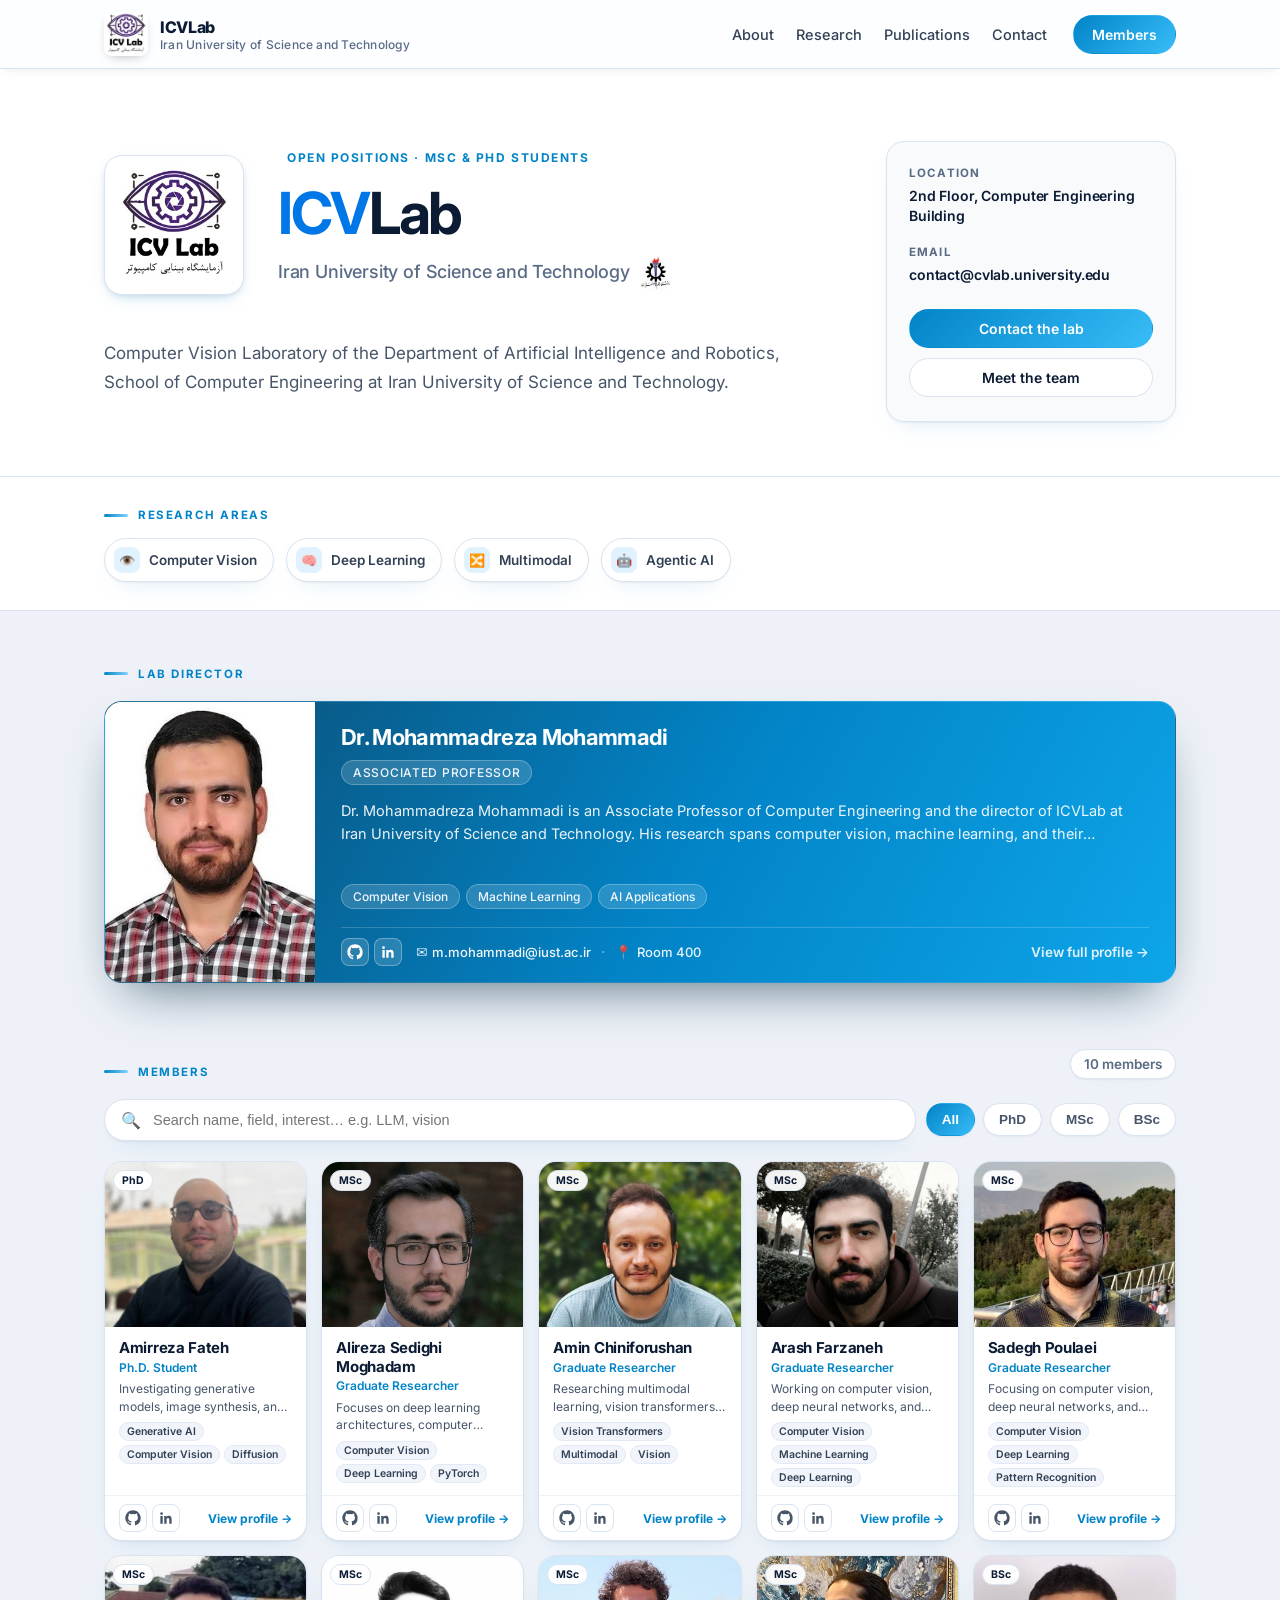
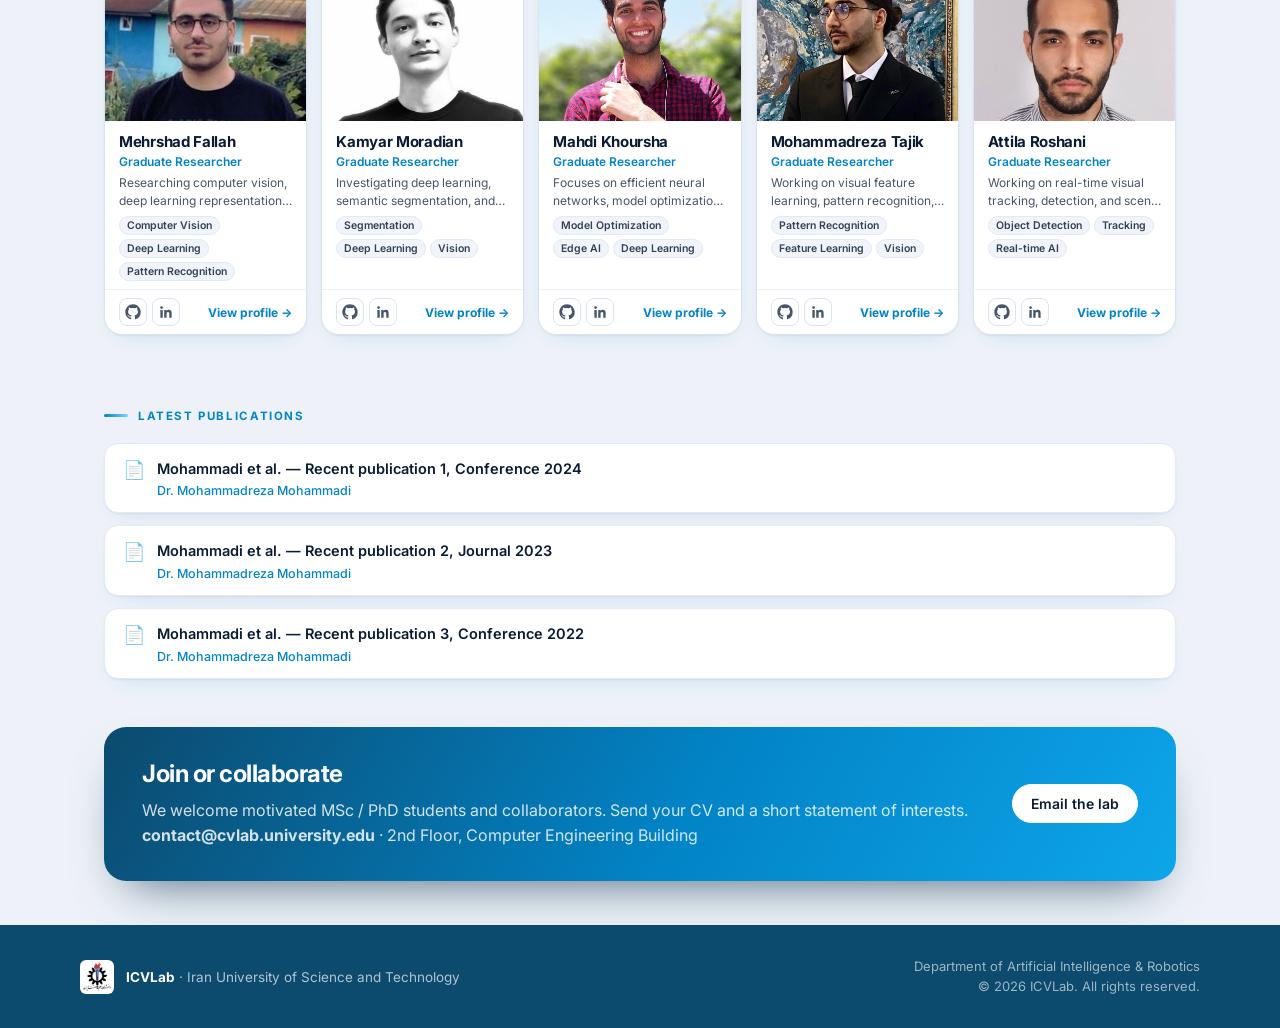
==== commit 26de8e53: "Add files via upload" ====
--- a/index.html
+++ b/index.html
@@ -18,7 +18,7 @@
   <nav class="nav">
     <div class="container nav-inner">
       <a class="brand" href="index.html">
-        <img class="brand-logo" src="IUST_logo.png" alt="IUST logo" height="44" />
+        <img class="brand-logo" src="cvlab_iust_logo.jpeg" alt="ICVLab logo" height="44" />
         <span>ICVLab<small>Iran University of Science and Technology</small></span>
       </a>
       <div class="nav-right">
@@ -28,7 +28,7 @@
           <a href="#publications">Publications</a>
           <a href="#contact">Contact</a>
         </div>
-        <a class="btn btn-primary" href="#members">Members →</a>
+        <a class="btn btn-primary" href="#members">Members</a>
       </div>
     </div>
   </nav>
@@ -41,7 +41,7 @@
             <img class="hero-logo" src="cvlab_iust_logo.jpeg" alt="ICVLab logo" height="140" />
             <div>
               <span class="eyebrow"><span class="dot"></span><span id="lab-eyebrow"></span></span>
-              <h1>ICVLab<span class="uni">Iran University of Science and Technology</span></h1>
+              <h1><span class="icv">ICV</span>Lab<span class="uni">Iran University of Science and Technology<img class="uni-logo" src="IUST_logo.png" alt="IUST logo" height="32" /></span></h1>
             </div>
           </div>
           <p class="lead" id="hero-subtitle"></p>
@@ -49,8 +49,8 @@
         <div class="hero-meta">
           <dl class="hero-meta-list">
             <div>
-              <dt>Department</dt>
-              <dd id="fact-dept"></dd>
+              <dt>Location</dt>
+              <dd id="fact-loc"></dd>
             </div>
             <div>
               <dt>Email</dt>
@@ -58,8 +58,8 @@
             </div>
           </dl>
           <div class="hero-actions">
-            <a class="btn btn-primary" href="#contact">Contact the lab →</a>
-            <a class="btn btn-ghost btn-link" href="#members">Meet the team</a>
+            <a class="btn btn-primary" href="#contact">Contact the lab</a>
+            <a class="btn" href="#members">Meet the team</a>
           </div>
         </div>
       </div>
@@ -126,11 +126,13 @@
 
   <footer>
     <div class="container foot">
-      <div class="foot-brand"><img class="foot-logo" src="cvlab_iust_logo.jpeg" alt=""
-          height="36" /><span><strong>ICVLab</strong> · Iran University of Science and Technology<br><span
-            id="foot-uni"></span></span></div>
-      <div>Built as a lightweight static site — edit <strong>data.js</strong> to replace sample members.<br>© 2026
-        ICVLab</div>
+      <div class="foot-brand">
+        <img class="foot-logo" src="IUST_logo.png" alt="IUST logo" height="36" />
+        <span><strong>ICVLab</strong> · Iran University of Science and Technology<br><span id="foot-uni"></span></span>
+      </div>
+      <div class="foot-copy">
+        Department of Artificial Intelligence & Robotics<br>© 2026 ICVLab. All rights reserved.
+      </div>
     </div>
   </footer>
 
@@ -146,9 +148,9 @@
 
     document.getElementById('hero-subtitle').textContent = LAB_INFO.heroSubtitle;
     document.getElementById('lab-eyebrow').textContent = 'Open positions · MSc & PhD students';
-    document.getElementById('fact-dept').textContent = LAB_INFO.department;
+    if (document.getElementById('fact-dept')) document.getElementById('fact-dept').textContent = LAB_INFO.department;
     if (document.getElementById('fact-loc')) document.getElementById('fact-loc').textContent = LAB_INFO.location;
-    document.getElementById('fact-email').textContent = LAB_INFO.email;
+    if (document.getElementById('fact-email')) document.getElementById('fact-email').textContent = LAB_INFO.email;
     const founded = LAB_INFO.founded;
     if (document.getElementById('fact-year')) document.getElementById('fact-year').textContent = founded || '';
     document.getElementById('contact-email').textContent = LAB_INFO.email;
@@ -173,19 +175,22 @@
         <div class="wide-content">
           <div class="wide-head">
             <h3>${prof.name}</h3>
-            <span class="tag tag-cat">Associated Professor</span>
+            <div><span class="tag tag-cat">Associated Professor</span></div>
           </div>
           <p class="desc wide-desc">${prof.bio}</p>
-          <div class="wide-details">
+          <div class="wide-tags-row">
             <div class="tags">${prof.tags.map(t => `<span class="tag">${t}</span>`).join('')}</div>
+          </div>
+        </div>
+        <div class="card-foot wide-foot">
+          <div class="wide-foot-left">
+            <div class="socials">${iconBtn(prof.github, 'GitHub', gh)}${iconBtn(prof.linkedin, 'LinkedIn', li)}</div>
             <div class="wide-meta">
-              <span class="meta-item"><span class="meta-icon">✉️</span>${prof.email}</span>
+              <a class="meta-item meta-link" href="mailto:${prof.email}" onclick="event.stopPropagation()"><span class="meta-icon">✉️</span>${prof.email}</a>
+              <span class="meta-dot">·</span>
               <span class="meta-item"><span class="meta-icon">📍</span>${prof.location}</span>
             </div>
           </div>
-        </div>
-        <div class="card-foot">
-          <div class="socials">${iconBtn(prof.github, 'GitHub', gh)}${iconBtn(prof.linkedin, 'LinkedIn', li)}</div>
           <span class="view">View full profile →</span>
         </div>
       </div>
--- a/styles.css
+++ b/styles.css
@@ -26,9 +26,10 @@
 .brand{display:flex;align-items:center;gap:12px;font-weight:800;letter-spacing:-.02em}
 .brand-logo{height:44px;width:auto;border-radius:8px;display:block;flex:none;background:#fff;box-shadow:0 4px 12px -6px rgba(11,27,52,.45)}
 .brand small{display:block;font-weight:500;color:var(--muted);font-size:12px;letter-spacing:.02em}
+.icv{color:#0077e6}
 .nav-links{display:flex;gap:22px;font-size:14.5px;color:#334155;font-weight:500}
 .nav-links a:hover{color:var(--accent)}
-.btn{display:inline-flex;align-items:center;gap:8px;border-radius:999px;padding:10px 18px;font-weight:600;font-size:14px;border:1px solid var(--line);background:#fff;color:var(--ink);transition:.2s;cursor:pointer}
+.btn{display:inline-flex;align-items:center;gap:8px;border-radius:999px;padding:10px 18px;font-weight:600;font-size:14px;border:1px solid var(--line);background:#fff;color:var(--ink);transition:.2s;cursor:pointer;white-space:nowrap}
 .btn:hover{transform:translateY(-1px);box-shadow:var(--shadow)}
 .btn-primary{background:linear-gradient(135deg,var(--accent),var(--accent-2));color:#fff;border-color:transparent}
 .btn-primary:hover{box-shadow:0 10px 22px -12px rgba(2,132,199,.8)}
@@ -40,20 +41,20 @@
 .hero-inner{max-width:1120px;padding:72px 0 54px;display:flex;gap:60px;align-items:flex-start}
 .hero-main{flex:1;min-width:0}
 .hero-top{display:flex;align-items:center;gap:34px;margin-bottom:30px}
-.hero-logo{height:140px;width:auto;border-radius:18px;display:block;flex:none;border:1px solid var(--line);background:#fff;padding:9px;box-shadow:0 18px 40px -22px rgba(2,132,199,.6)}
+.hero-logo{height:140px;width:auto;border-radius:18px;display:block;flex:none;border:1px solid var(--line);background:#fff;padding:9px;box-shadow:0 6px 18px -8px rgba(2,132,199,.35),0 2px 6px -2px rgba(11,27,52,.12)}
 .eyebrow{display:inline-flex;align-items:center;gap:9px;font-size:12px;font-weight:700;letter-spacing:.13em;text-transform:uppercase;color:var(--accent)}
-.dot{width:6px;height:6px;border-radius:50%;background:var(--accent-2)}
 h1{font-size:clamp(38px,5.4vw,58px);line-height:1.04;letter-spacing:-.04em;margin:18px 0 20px;font-weight:700}
-h1 .uni{display:block;font-size:17px;font-weight:500;color:var(--muted);letter-spacing:-.01em;margin-top:14px}
+h1 .uni{display:flex;align-items:center;gap:10px;font-size:18px;font-weight:500;color:var(--muted);letter-spacing:-.01em;margin-top:14px}
+.uni-logo{height:32px;width:auto;display:inline-block;flex:none;filter:drop-shadow(0 2px 4px rgba(11,27,52,.08))}
 .lead{font-size:17px;line-height:1.7;color:#475569;max-width:62ch;margin:0 0 8px}
 .hero-actions{display:flex;flex-direction:column;gap:10px}
 .hero-actions .btn{justify-content:center;text-align:center;width:100%}
 .btn-link{display:inline-flex;align-items:center;justify-content:center;gap:7px;font-size:14px;font-weight:600;color:var(--accent);transition:.18s;border:1px solid transparent}
 .btn-link:hover{color:var(--ink);gap:9px}
-.hero-meta{display:flex;flex-direction:column;gap:20px;margin:0;width:280px;background:#f8fafc;border:1px solid var(--line);border-radius:18px;padding:22px;flex-shrink:0;box-shadow:var(--shadow)}
-.hero-meta-list{display:grid;grid-template-columns:1fr;gap:14px;margin:0}
+.hero-meta{display:flex;flex-direction:column;gap:24px;margin:0;width:290px;background:#f8fafc;border:1px solid var(--line);border-radius:18px;padding:24px 22px;flex-shrink:0;box-shadow:var(--shadow)}
+.hero-meta-list{display:grid;grid-template-columns:1fr;gap:18px;margin:0}
 .hero-meta-list dt{font-size:11.5px;text-transform:uppercase;letter-spacing:.1em;color:var(--muted);font-weight:700}
-.hero-meta-list dd{margin:5px 0 0;font-size:14px;font-weight:600;letter-spacing:-.01em;word-break:break-word}
+.hero-meta-list dd{margin:6px 0 0;font-size:14px;font-weight:600;letter-spacing:-.01em;word-break:break-word;line-height:1.45}
 
 /* Sections */
 .section{padding:48px 0 8px}
@@ -104,24 +105,29 @@
 
 /* Featured (lab director) wide card */
 .director-section{margin-bottom:34px}
-.card-wide{grid-column:1/-1;flex-direction:row;height:220px;background:linear-gradient(120deg,#0c4a6e 0%,#0284c7 55%,#0ea5e9 100%);color:#fff;border:1px solid rgba(255,255,255,.14);box-shadow:0 24px 50px -22px rgba(8,47,73,.7);position:relative}
+.card-wide{grid-column:1/-1;flex-direction:row;min-height:230px;height:auto;background:linear-gradient(120deg,#0c4a6e 0%,#0284c7 55%,#0ea5e9 100%);color:#fff;border:1px solid rgba(255,255,255,.14);box-shadow:0 24px 50px -22px rgba(8,47,73,.7);position:relative}
 .card-wide::after{content:"";position:absolute;left:0;right:0;bottom:-22px;height:2px;border-radius:2px;background:linear-gradient(90deg,transparent,rgba(56,189,248,.75) 18%,rgba(56,189,248,.75) 82%,transparent)}
-.card-wide .card-top{width:200px;height:100%;flex:none}
+.card-wide .card-top{width:210px;min-height:230px;height:auto;flex:none}
 .card-wide .card-top img{width:100%;height:100%;object-fit:cover;object-position:top}
 .card-wide .badge{font-size:11px;background:rgba(255,255,255,.95);color:var(--ink);top:10px;left:10px}
-.wide-body{display:flex;flex-direction:column;justify-content:space-between;padding:18px 24px 8px;flex:1;min-width:0;gap:12px}
-.wide-content{display:flex;flex-direction:column;gap:10px}
-.wide-head{display:flex;align-items:center;gap:14px;flex-wrap:wrap}
-.wide-head h3{margin:0;font-size:20px;letter-spacing:-.03em;font-weight:700}
-.tag-cat{background:rgba(255,255,255,.18);color:#fff;border-color:rgba(255,255,255,.35);text-transform:uppercase;letter-spacing:.07em;font-size:11px;font-weight:600;padding:5px 12px}
-.wide-desc{display:-webkit-box;-webkit-line-clamp:2;-webkit-box-orient:vertical;overflow:hidden;font-size:13.5px;max-width:84ch;flex:none;margin:0;color:rgba(255,255,255,.86);line-height:1.55}
-.wide-details{display:flex;align-items:center;justify-content:space-between;gap:16px;flex-wrap:wrap;margin-top:2px}
-.wide-meta{display:flex;align-items:center;gap:16px;font-size:12.5px;color:rgba(255,255,255,.85);flex-wrap:wrap}
-.meta-item{display:inline-flex;align-items:center;gap:6px;background:rgba(255,255,255,.1);border:1px solid rgba(255,255,255,.18);padding:3px 10px;border-radius:999px}
-.meta-icon{font-size:13px;opacity:.9}
-.card-wide .card-foot{border-top:1px solid rgba(255,255,255,.18);padding:10px 0 6px;margin-top:0}
-.card-wide .view{font-size:13px;color:#e0f2fe}
-.card-wide .tag{background:rgba(255,255,255,.14);border-color:rgba(255,255,255,.24);color:#eaf2ff;padding:3px 9px;font-size:11px}
+.wide-body{display:flex;flex-direction:column;justify-content:space-between;padding:22px 26px 12px;flex:1;min-width:0;gap:14px}
+.wide-content{display:flex;flex-direction:column;gap:12px;flex:1}
+.wide-head{display:flex;flex-direction:column;align-items:flex-start;gap:10px}
+.wide-head h3{margin:0;font-size:22px;letter-spacing:-.03em;font-weight:700}
+.tag-cat{background:rgba(255,255,255,.2);color:#fff;border-color:rgba(255,255,255,.38);text-transform:uppercase;letter-spacing:.06em;font-size:11.5px;font-weight:700;padding:5px 12px;display:inline-block}
+.wide-desc{display:-webkit-box;-webkit-line-clamp:2;-webkit-box-orient:vertical;overflow:hidden;font-size:14.5px;max-width:88ch;flex:none;margin:2px 0 0;color:rgba(255,255,255,.92);line-height:1.6}
+.wide-tags-row{margin-top:auto;padding-top:6px}
+.card-wide .tags{gap:6px}
+.card-wide .tag{background:rgba(255,255,255,.15);border-color:rgba(255,255,255,.26);color:#f0f7ff;padding:4px 11px;font-size:12px;font-weight:500}
+.card-wide .card-foot{border-top:1px solid rgba(255,255,255,.18);padding:10px 0 4px;margin-top:4px}
+.wide-foot-left{display:flex;align-items:center;gap:14px;flex-wrap:wrap}
+.wide-meta{display:inline-flex;align-items:center;gap:10px;font-size:13px;color:rgba(255,255,255,.88);flex-wrap:wrap}
+.meta-item{display:inline-flex;align-items:center;gap:5px;background:none;border:none;padding:0;font-size:13px;font-weight:500;color:rgba(255,255,255,.9)}
+.meta-link{color:rgba(255,255,255,.95);text-decoration:none;transition:color .2s}
+.meta-link:hover{color:#fff;text-decoration:underline}
+.meta-dot{color:rgba(255,255,255,.4);font-weight:bold}
+.meta-icon{font-size:13.5px;opacity:.95}
+.card-wide .view{font-size:13.5px;color:#e0f2fe;font-weight:600}
 .card-wide .icon-btn{background:rgba(255,255,255,.14);border-color:rgba(255,255,255,.3);color:#fff}
 .card-wide .icon-btn:hover{background:#fff;color:var(--accent);border-color:#fff}
 
@@ -134,10 +140,11 @@
 
 /* Footer */
 footer{background:var(--navy);color:rgba(255,255,255,.68)}
-.foot{display:flex;justify-content:space-between;gap:24px;padding:38px 0;flex-wrap:wrap;font-size:14px}
+.foot{display:flex;justify-content:space-between;gap:20px;padding:32px 0;flex-wrap:wrap;font-size:13.5px}
 .foot strong{color:#fff}
-.foot-brand{display:flex;gap:12px;align-items:flex-start}
-.foot-logo{height:36px;width:auto;border-radius:8px;flex:none;margin-top:2px;background:#fff;box-shadow:0 6px 16px -8px rgba(0,0,0,.8)}
+.foot-brand{display:flex;gap:12px;align-items:center}
+.foot-logo{height:34px;width:auto;border-radius:6px;flex:none;background:#fff;padding:2px}
+.foot-copy{font-size:13px;color:rgba(255,255,255,.6);line-height:1.5;text-align:right}
 
 /* Member page */
 .back{display:inline-flex;align-items:center;gap:8px;margin:26px 0 18px;font-size:14px;font-weight:600;color:#475569}
@@ -179,17 +186,69 @@
   .hero-meta{width:100%}
 }
 @media(max-width:760px){
-  .grid{grid-template-columns:repeat(2,1fr)}
-  .card-wide{flex-direction:column}
-  .card-wide .card-top{width:100%;height:170px}
-  .card-wide .card-top img{min-height:0;height:100%}
-  .wide-body{padding:20px 20px 8px}
+  .nav-inner{height:60px}
+  .nav-right{gap:12px}
+  .nav-right .btn{padding:8px 14px;font-size:13px}
+  .grid{grid-template-columns:repeat(3,1fr);gap:10px}
+  .card-wide{flex-direction:row;align-items:stretch;min-height:0;height:auto;margin-bottom:24px}
+  .card-wide .card-top{width:130px;height:auto;min-height:100%;flex:none}
+  .card-wide .card-top img{width:100%;height:100%;object-fit:cover;object-position:top}
+  .wide-body{padding:14px 16px 10px;gap:8px}
+  .wide-content{gap:8px}
+  .wide-head{gap:8px}
+  .wide-head h3{font-size:17px}
+  .tag-cat{font-size:10px;padding:3px 9px}
+  .wide-desc{font-size:12.5px;line-height:1.5;-webkit-line-clamp:3;margin:0}
+  .wide-tags-row{margin-top:2px;padding-top:0}
+  .wide-foot-left{gap:10px}
+  .wide-meta{gap:6px;margin-left:0}
+  .meta-item{font-size:11.5px}
+  .card-wide .card-foot{padding:8px 0 4px}
+  .card-wide .view{font-size:12px}
   .panel-cta{padding:28px 24px}
 }
 @media(max-width:560px){
-  .grid{grid-template-columns:1fr}
+  .container{padding:0 14px}
+  .brand-logo{height:36px}
+  .brand span{font-size:15px}
+  .brand small{font-size:10px}
+  .nav-right .btn{padding:7px 12px;font-size:12.5px;gap:5px}
+  .grid{grid-template-columns:repeat(3,1fr);gap:8px}
+  .card{border-radius:14px}
+  .card-top{height:125px}
+  .badge{top:6px;left:6px;font-size:9.5px;padding:2px 6px}
+  .card-body{padding:9px 10px 6px;gap:3px}
+  .card-body h3{font-size:13px;line-height:1.2}
+  .role{font-size:10.5px}
+  .desc{display:none}
+  .tags{gap:3px}
+  .tag{font-size:9.5px;padding:2px 5px}
+  .card-foot{padding:6px 10px}
+  .socials{gap:3px}
+  .icon-btn{width:24px;height:24px;border-radius:6px}
+  .icon-btn svg{width:13px;height:13px}
+  .view{font-size:10.5px}
   .hero-inner{padding:48px 0 40px}
   .hero-top{flex-direction:column;align-items:flex-start;gap:22px}
   .hero-logo{height:104px}
-  .section{padding-top:44px}
-}
+  .section{padding-top:40px}
+  .card-wide{flex-direction:row}
+  .card-wide .card-top{width:115px;height:auto;min-height:100%}
+  .wide-body{padding:12px 14px 8px;gap:6px}
+  .wide-head h3{font-size:15px}
+  .wide-desc{font-size:11.5px;-webkit-line-clamp:2}
+  .meta-item{font-size:11px}
+  .card-wide .tag{font-size:10px;padding:2px 7px}
+  footer .container{padding:0 20px}
+  .foot{flex-direction:column;gap:12px;padding:24px 0}
+  .foot-copy{text-align:left;font-size:12.5px;line-height:1.6}
+}
+@media(max-width:400px){
+  .card-wide .card-top{width:100px}
+  .wide-head h3{font-size:14px}
+  .meta-item{font-size:10px}
+}
+@media(max-width:380px){
+  .grid{grid-template-columns:repeat(2,1fr);gap:8px}
+  .card-top{height:140px}
+}
